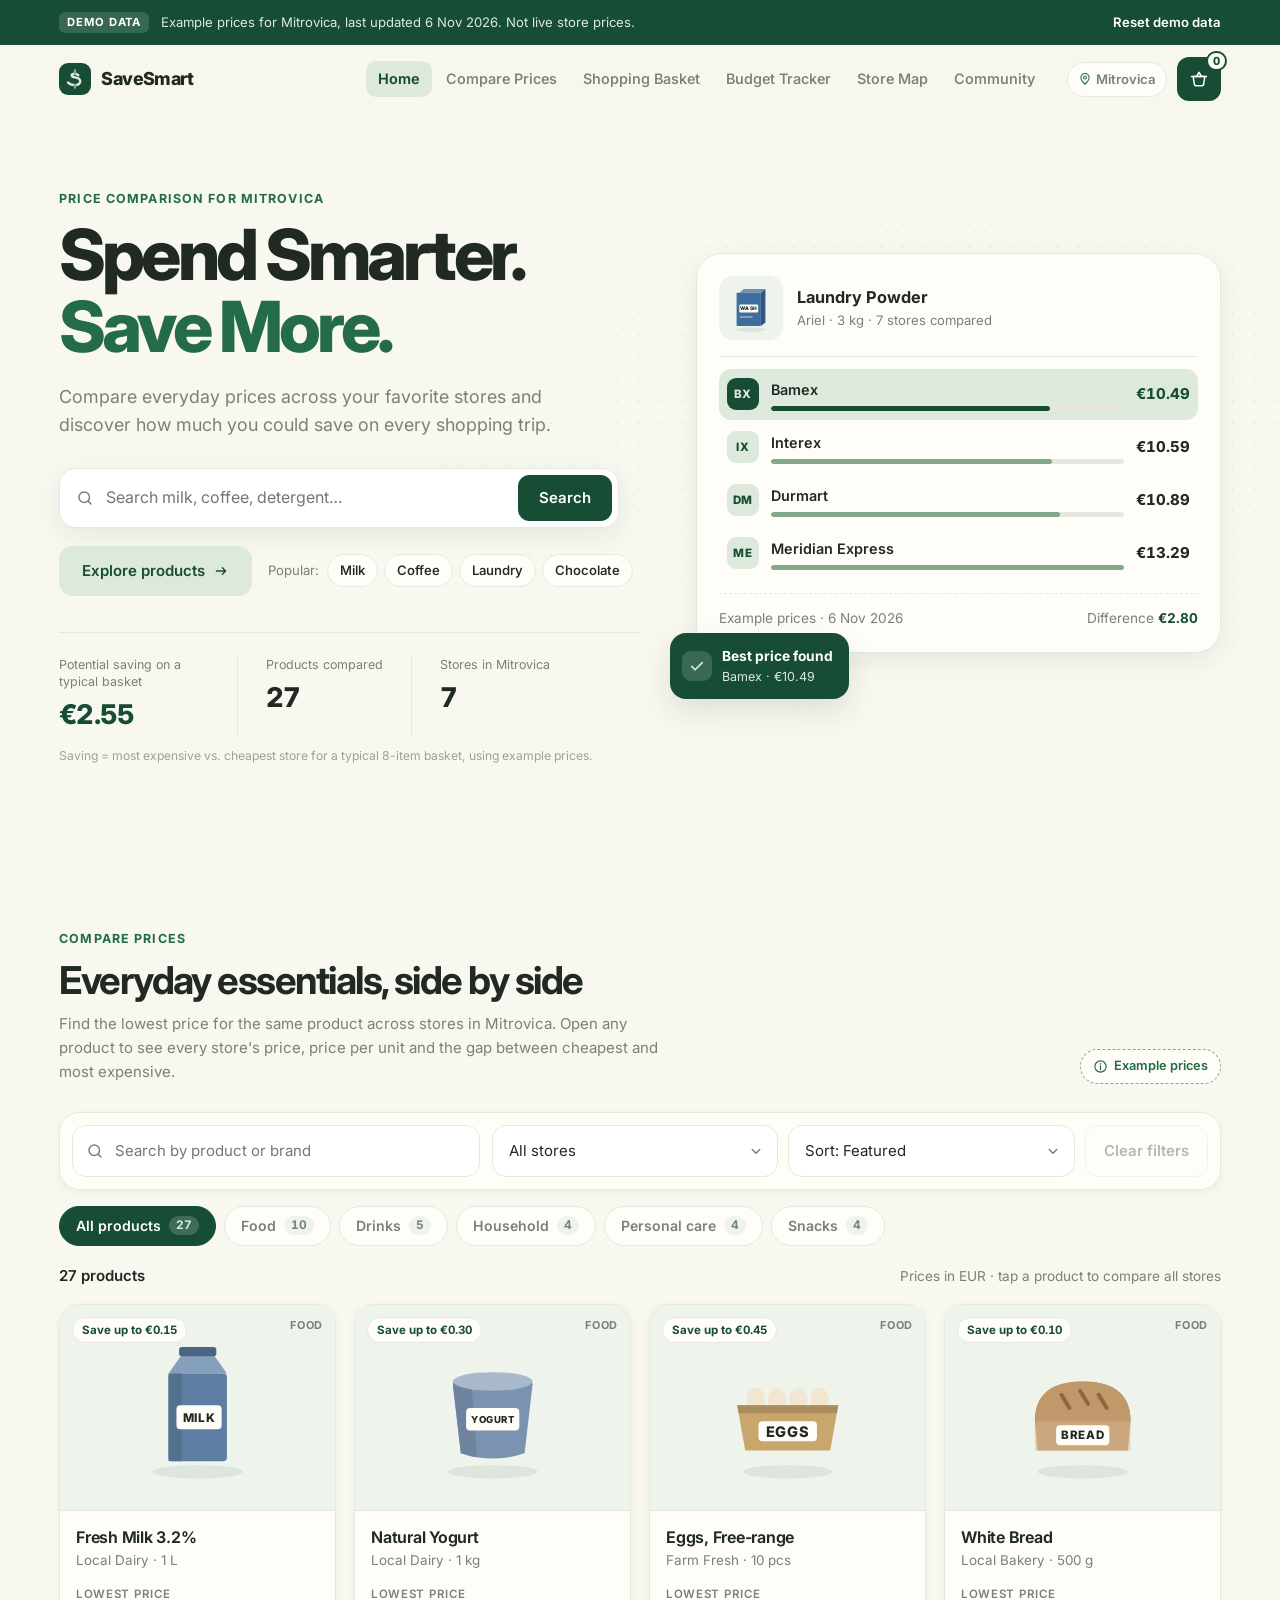
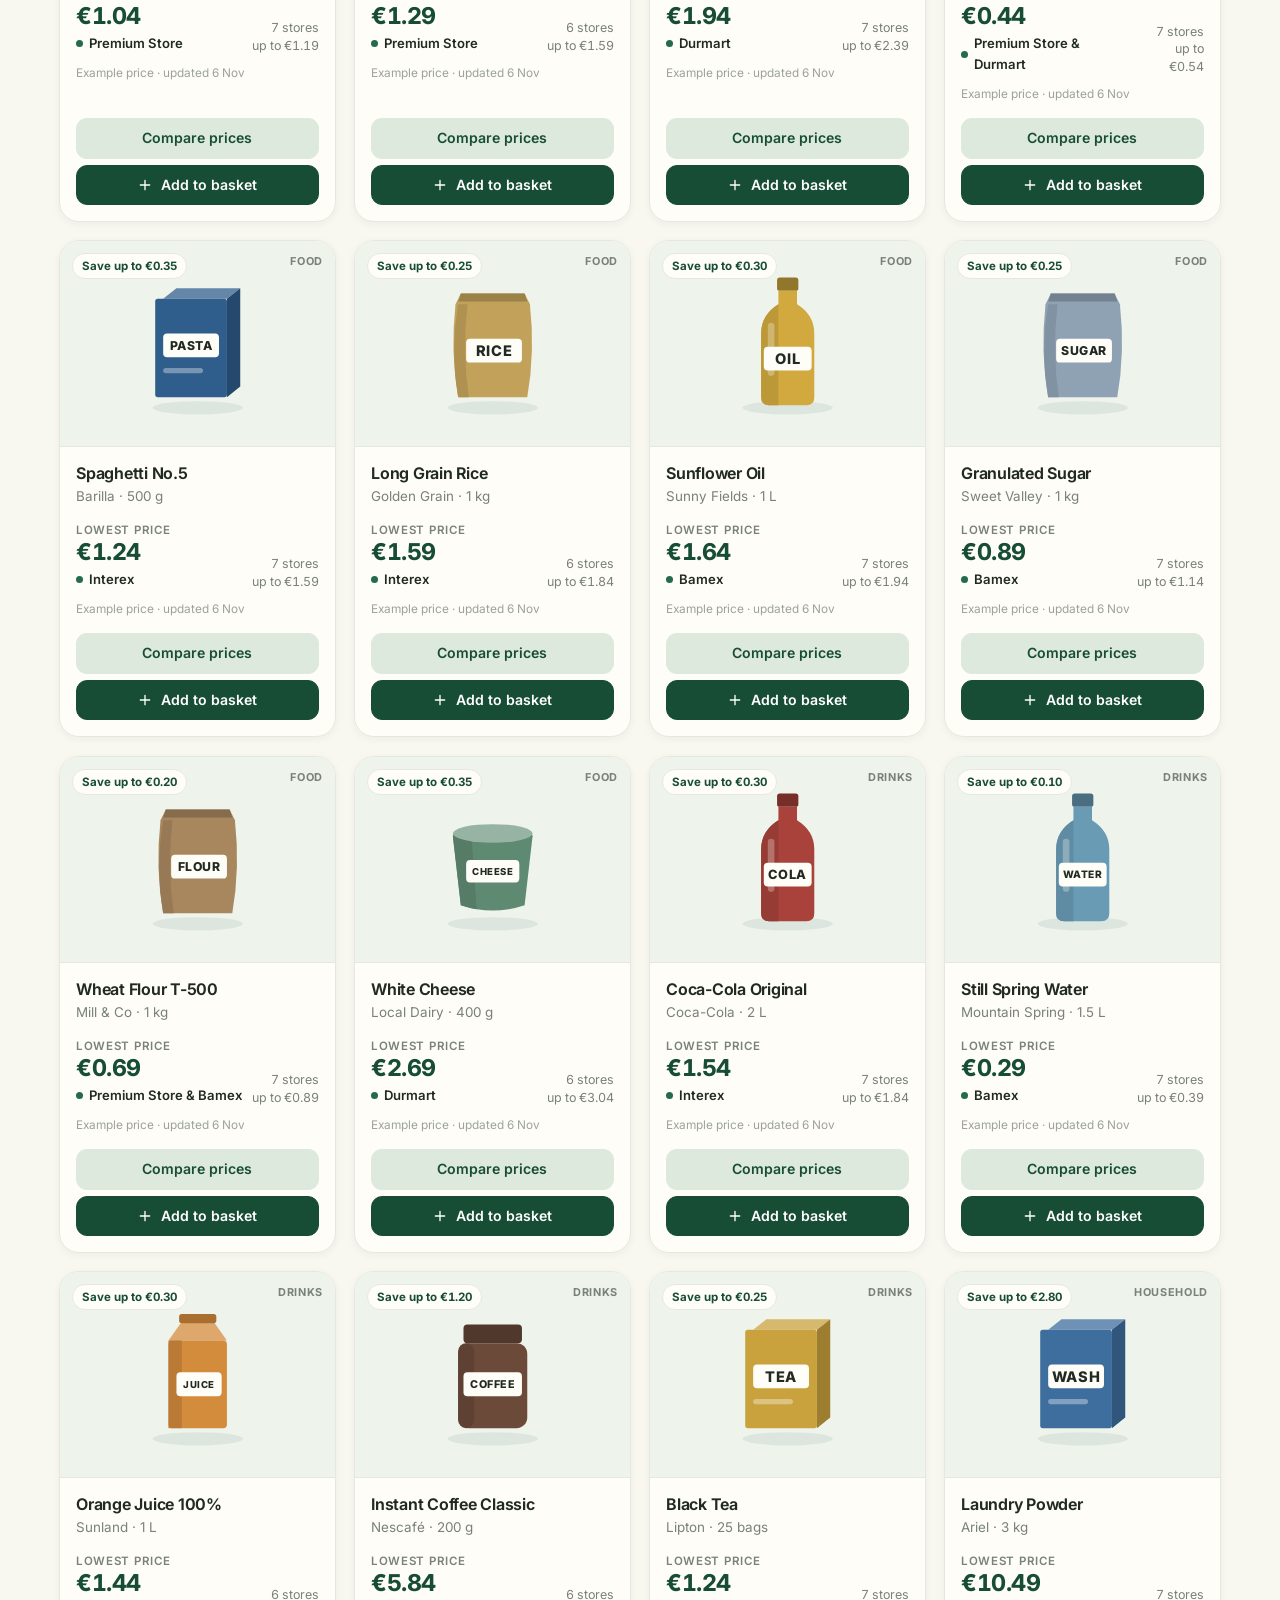
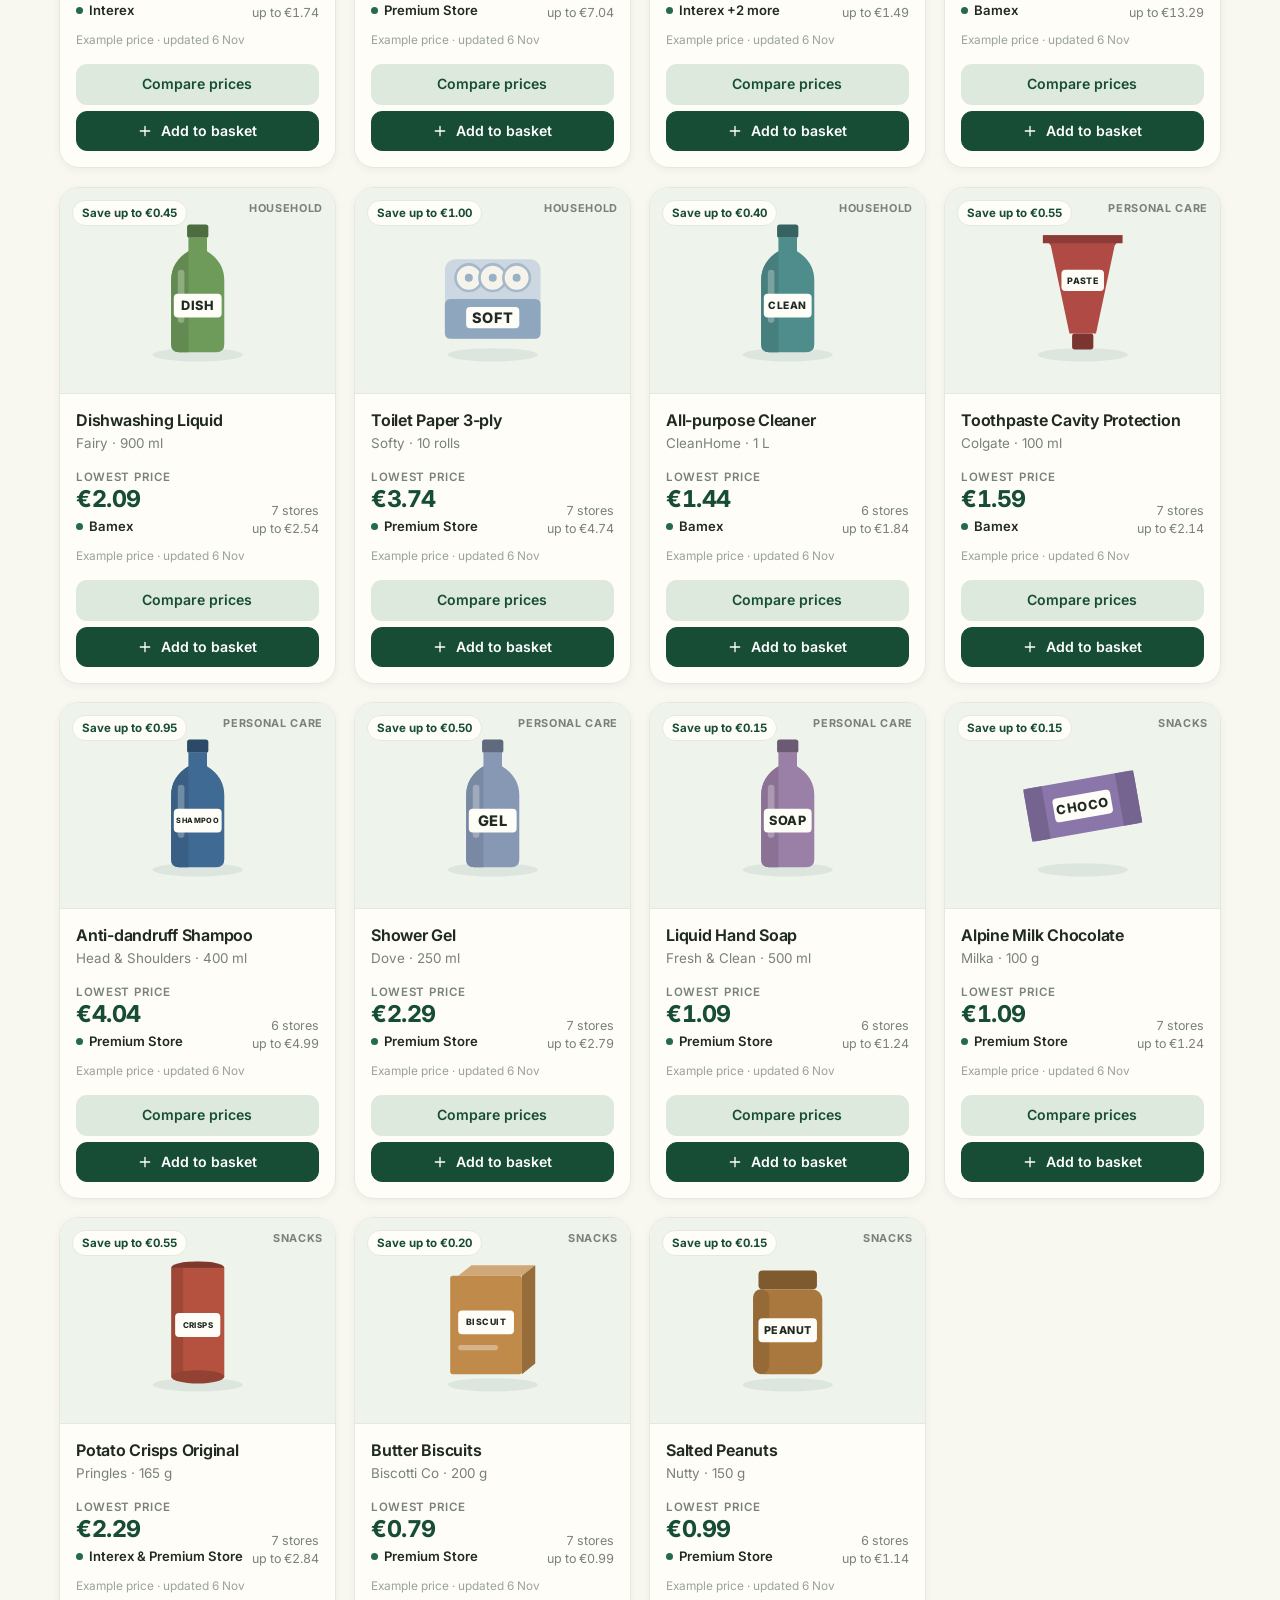
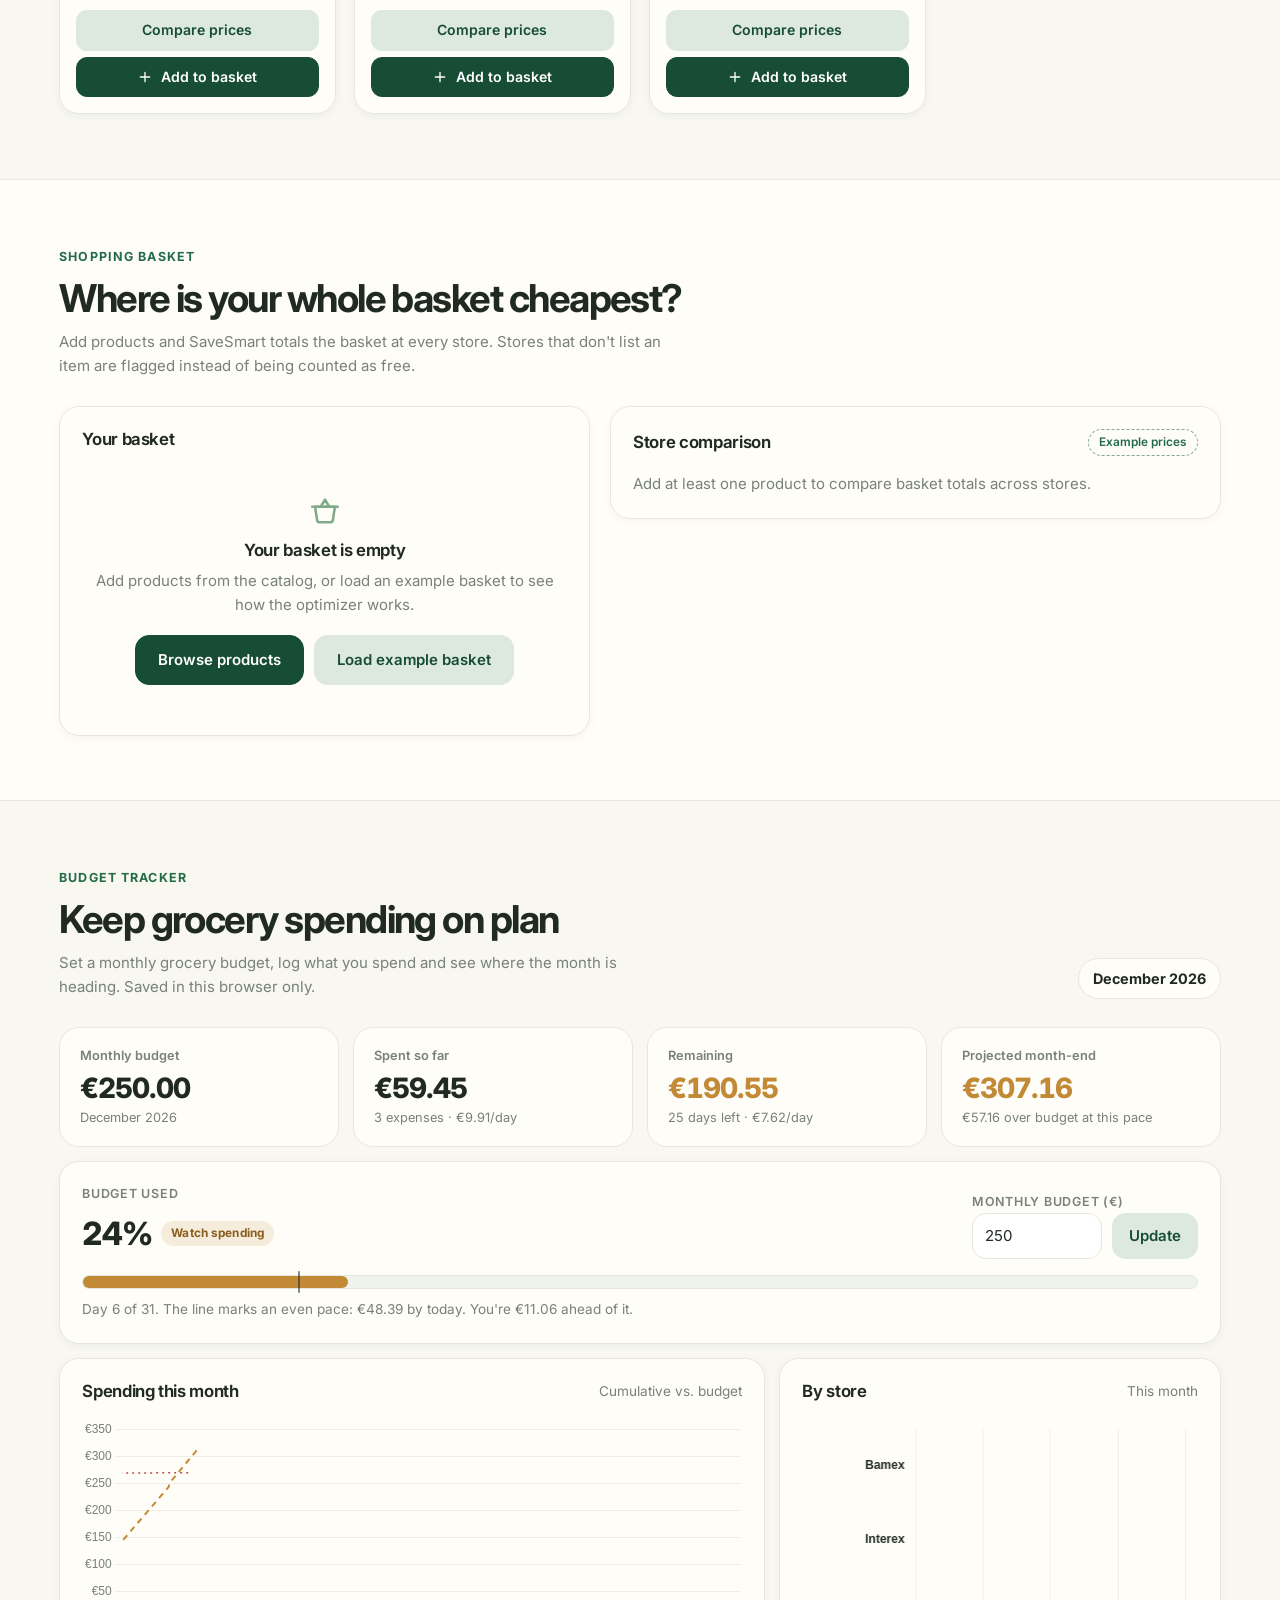
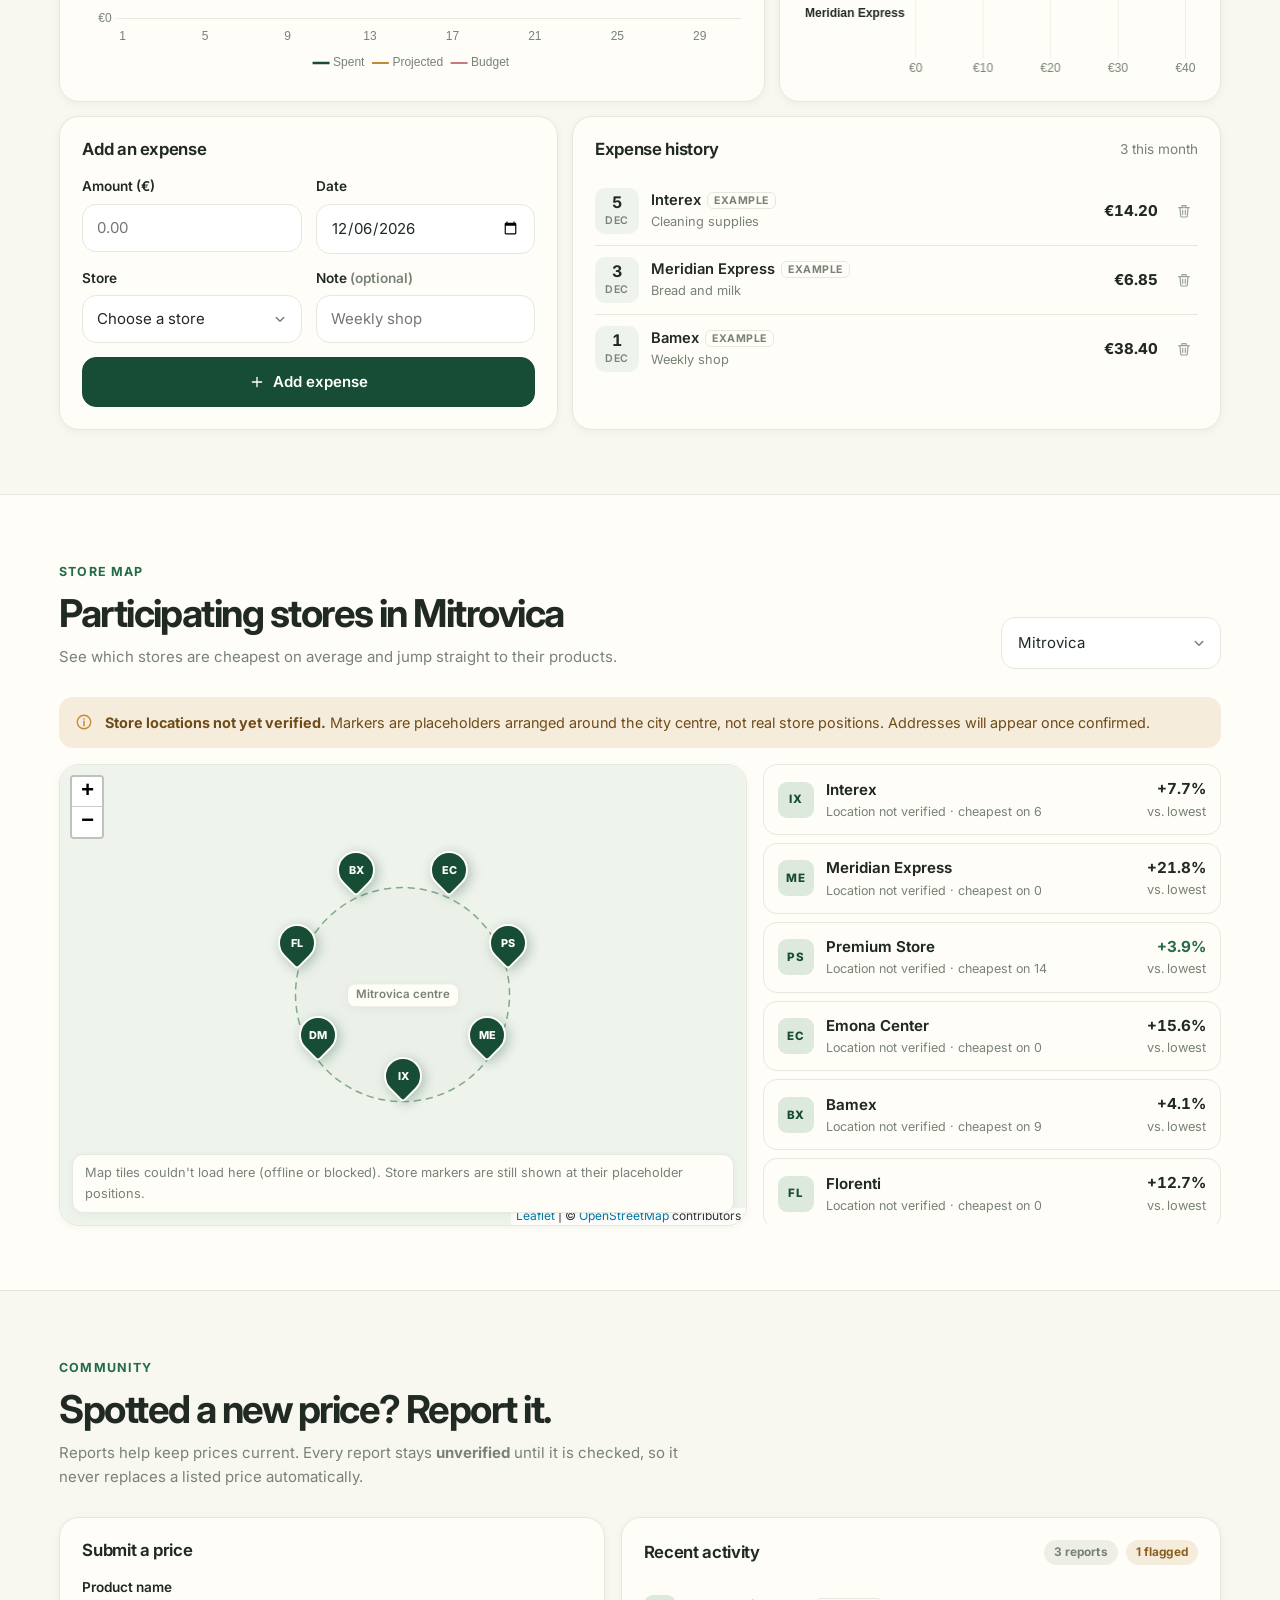
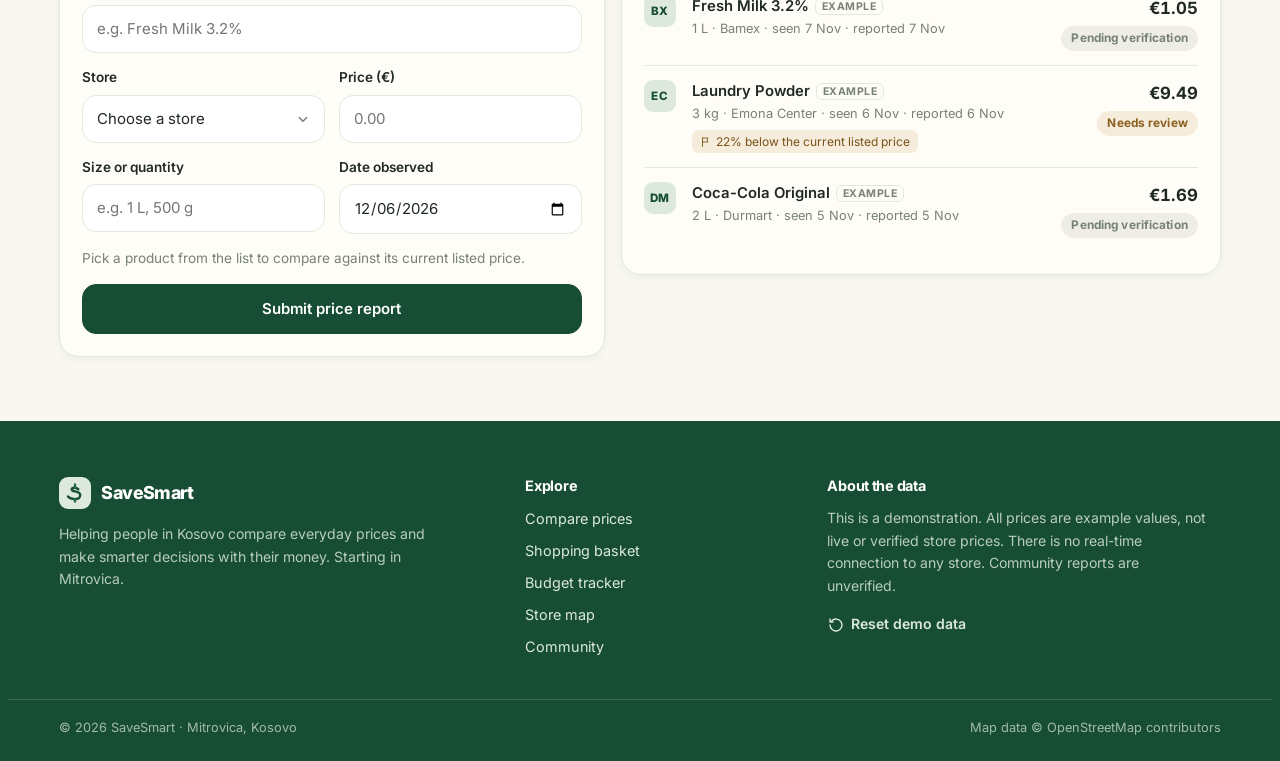
==== index.html @ 01807e79 "Move site to repo root so CSS and JS load on Vercel Redirect old /savesmart links to the root.  Co-A" ====
<!doctype html>
<html lang="en">
<head>
  <meta charset="utf-8">
  <meta name="viewport" content="width=device-width, initial-scale=1, viewport-fit=cover">
  <title>SaveSmart</title>
  <meta name="description" content="SaveSmart compares everyday grocery prices across stores in Mitrovica, Kosovo, so you can see the cheapest option and how much you save.">
  <meta name="theme-color" content="#174D35">
  <link rel="preconnect" href="https://fonts.googleapis.com">
  <link rel="preconnect" href="https://fonts.gstatic.com" crossorigin>
  <link rel="stylesheet" href="https://fonts.googleapis.com/css2?family=Inter:wght@400;500;600;700;800&display=swap">
  <link rel="stylesheet" href="vendor/leaflet/leaflet.css">
  <link rel="stylesheet" href="css/styles.css">
</head>
<body>

<!-- Icon sprite -->
<svg width="0" height="0" style="position:absolute" aria-hidden="true">
  <symbol id="i-search" viewBox="0 0 24 24"><circle cx="11" cy="11" r="7" fill="none" stroke="currentColor" stroke-width="2"/><path d="m20 20-3.5-3.5" stroke="currentColor" stroke-width="2" stroke-linecap="round"/></symbol>
  <symbol id="i-basket" viewBox="0 0 24 24"><path d="M5 9h14l-1.4 9.2a2 2 0 0 1-2 1.8H8.4a2 2 0 0 1-2-1.8L5 9Z" fill="none" stroke="currentColor" stroke-width="1.8" stroke-linejoin="round"/><path d="M9 9 12 4l3 5M3 9h18" fill="none" stroke="currentColor" stroke-width="1.8" stroke-linecap="round" stroke-linejoin="round"/></symbol>
  <symbol id="i-plus" viewBox="0 0 24 24"><path d="M12 5v14M5 12h14" stroke="currentColor" stroke-width="2" stroke-linecap="round"/></symbol>
  <symbol id="i-minus" viewBox="0 0 24 24"><path d="M5 12h14" stroke="currentColor" stroke-width="2" stroke-linecap="round"/></symbol>
  <symbol id="i-x" viewBox="0 0 24 24"><path d="m6 6 12 12M18 6 6 18" stroke="currentColor" stroke-width="2" stroke-linecap="round"/></symbol>
  <symbol id="i-trash" viewBox="0 0 24 24"><path d="M4 7h16M10 11v6M14 11v6M6 7l1 12a2 2 0 0 0 2 2h6a2 2 0 0 0 2-2l1-12M9 7V4h6v3" fill="none" stroke="currentColor" stroke-width="1.8" stroke-linecap="round" stroke-linejoin="round"/></symbol>
  <symbol id="i-check" viewBox="0 0 24 24"><path d="m5 12.5 4.5 4.5L19 7.5" fill="none" stroke="currentColor" stroke-width="2.2" stroke-linecap="round" stroke-linejoin="round"/></symbol>
  <symbol id="i-pin" viewBox="0 0 24 24"><path d="M12 21s7-6.2 7-11.5a7 7 0 1 0-14 0C5 14.8 12 21 12 21Z" fill="none" stroke="currentColor" stroke-width="1.8"/><circle cx="12" cy="9.5" r="2.5" fill="none" stroke="currentColor" stroke-width="1.8"/></symbol>
  <symbol id="i-info" viewBox="0 0 24 24"><circle cx="12" cy="12" r="9" fill="none" stroke="currentColor" stroke-width="1.8"/><path d="M12 11v6M12 7.5v.5" stroke="currentColor" stroke-width="2" stroke-linecap="round"/></symbol>
  <symbol id="i-arrow" viewBox="0 0 24 24"><path d="M5 12h14m-5-5 5 5-5 5" fill="none" stroke="currentColor" stroke-width="2" stroke-linecap="round" stroke-linejoin="round"/></symbol>
  <symbol id="i-chart" viewBox="0 0 24 24"><path d="M4 20V4M4 20h16M8 16v-5M12 16V8M16 16v-3" fill="none" stroke="currentColor" stroke-width="1.8" stroke-linecap="round"/></symbol>
  <symbol id="i-users" viewBox="0 0 24 24"><circle cx="9" cy="8" r="3.5" fill="none" stroke="currentColor" stroke-width="1.8"/><path d="M2.5 20a6.5 6.5 0 0 1 13 0M16 4.6a3.5 3.5 0 0 1 0 6.8M18 14.5a6.5 6.5 0 0 1 3.5 5.5" fill="none" stroke="currentColor" stroke-width="1.8" stroke-linecap="round"/></symbol>
  <symbol id="i-menu" viewBox="0 0 24 24"><path d="M4 7h16M4 12h16M4 17h16" stroke="currentColor" stroke-width="2" stroke-linecap="round"/></symbol>
  <symbol id="i-flag" viewBox="0 0 24 24"><path d="M5 21V4m0 0h11l-2 4 2 4H5" fill="none" stroke="currentColor" stroke-width="1.8" stroke-linecap="round" stroke-linejoin="round"/></symbol>
  <symbol id="i-reset" viewBox="0 0 24 24"><path d="M4 12a8 8 0 1 0 2.4-5.7M4 4v4h4" fill="none" stroke="currentColor" stroke-width="1.8" stroke-linecap="round" stroke-linejoin="round"/></symbol>
</svg>

<!-- Demo notice -->
<div class="demo-bar" role="note">
  <div class="container demo-bar__inner">
    <span class="demo-bar__tag">Demo data</span>
    <span class="demo-bar__text">Example prices for Mitrovica, last updated <time id="data-updated">6 Nov 2026</time>. Not live store prices.</span>
    <button class="link-btn" type="button" data-action="reset-demo">Reset demo data</button>
  </div>
</div>

<!-- Navigation -->
<header class="nav" id="nav">
  <div class="container nav__inner">
    <a href="#home" class="brand" aria-label="SaveSmart home">
      <span class="brand__mark" aria-hidden="true">
        <svg viewBox="0 0 32 32"><rect width="32" height="32" rx="9" fill="#174D35"/><path d="M9 19.5c1.4 1.7 3.8 2.6 6.6 2.6 3.4 0 5.6-1.5 5.6-3.9 0-2.2-1.6-3.1-5-3.8-2.6-.5-3.5-1-3.5-2 0-1 1-1.7 2.8-1.7 1.6 0 2.9.6 3.8 1.6" fill="none" stroke="#DCE9DC" stroke-width="2.4" stroke-linecap="round"/><path d="M16 7.5v3M16 22v2.5" stroke="#83A98B" stroke-width="2.4" stroke-linecap="round"/></svg>
      </span>
      <span class="brand__name">SaveSmart</span>
    </a>

    <nav class="nav__links" id="nav-links" aria-label="Main">
      <a href="#home" class="nav__link" data-section="home">Home</a>
      <a href="#compare" class="nav__link" data-section="compare">Compare Prices</a>
      <a href="#basket" class="nav__link" data-section="basket">Shopping Basket</a>
      <a href="#budget" class="nav__link" data-section="budget">Budget Tracker</a>
      <a href="#stores" class="nav__link" data-section="stores">Store Map</a>
      <a href="#community" class="nav__link" data-section="community">Community</a>
      <span class="nav__indicator" aria-hidden="true"></span>
    </nav>

    <div class="nav__actions">
      <span class="city-pill" title="SaveSmart currently covers Mitrovica"><svg class="ico"><use href="#i-pin"/></svg> Mitrovica</span>
      <a href="#basket" class="basket-btn" aria-label="Shopping basket">
        <svg class="ico"><use href="#i-basket"/></svg>
        <span class="basket-btn__count" id="basket-count" aria-live="polite">0</span>
      </a>
      <button class="menu-btn" id="menu-btn" type="button" aria-expanded="false" aria-controls="nav-links" aria-label="Open menu">
        <svg class="ico"><use href="#i-menu"/></svg>
      </button>
    </div>
  </div>
</header>

<main>

  <!-- ================= HERO ================= -->
  <section class="hero" id="home" data-observe>
    <div class="container hero__grid">
      <div class="hero__copy">
        <p class="eyebrow reveal" style="--d:0">Price comparison for Mitrovica</p>
        <h1 class="hero__title reveal" style="--d:1">Spend Smarter. <span>Save More.</span></h1>
        <p class="hero__lead reveal" style="--d:2">Compare everyday prices across your favorite stores and discover how much you could save on every shopping trip.</p>

        <form class="hero-search reveal" style="--d:3" id="hero-search" role="search">
          <label for="hero-search-input" class="sr-only">Search products</label>
          <svg class="ico hero-search__icon"><use href="#i-search"/></svg>
          <input id="hero-search-input" type="search" placeholder="Search milk, coffee, detergent…" autocomplete="off">
          <button class="btn-primary" type="submit">Search</button>
        </form>

        <div class="hero__ctas reveal" style="--d:4">
          <a href="#compare" class="btn-secondary">Explore products <svg class="ico"><use href="#i-arrow"/></svg></a>
          <div class="hero__quick" id="hero-quick" aria-label="Popular searches"></div>
        </div>

        <dl class="hero-stats reveal" style="--d:5">
          <div>
            <dt>Potential saving on a typical basket</dt>
            <dd><span class="counter" id="hero-saving">€0.00</span></dd>
          </div>
          <div>
            <dt>Products compared</dt>
            <dd id="hero-products">0</dd>
          </div>
          <div>
            <dt>Stores in Mitrovica</dt>
            <dd id="hero-stores">0</dd>
          </div>
        </dl>
        <p class="hero__note reveal" style="--d:6">Saving = most expensive vs. cheapest store for a typical 8-item basket, using example prices.</p>
      </div>

      <div class="hero__visual reveal" style="--d:3" aria-hidden="true">
        <div class="compare-preview" id="hero-preview"></div>
        <div class="receipt-chip">
          <svg class="ico"><use href="#i-check"/></svg>
          <div><strong id="hero-chip-title">Best price found</strong><span id="hero-chip-sub">—</span></div>
        </div>
      </div>
    </div>
  </section>

  <!-- ================= CATALOG ================= -->
  <section class="section section--catalog" id="compare" data-observe>
    <div class="container">
      <div class="section-head">
        <div>
          <p class="eyebrow">Compare prices</p>
          <h2 class="section-heading">Everyday essentials, side by side</h2>
          <p class="section-description">Find the lowest price for the same product across stores in Mitrovica. Open any product to see every store's price, price per unit and the gap between cheapest and most expensive.</p>
        </div>
        <span class="data-chip"><svg class="ico"><use href="#i-info"/></svg> Example prices</span>
      </div>

      <div class="toolbar card-flat">
        <div class="toolbar__search">
          <svg class="ico"><use href="#i-search"/></svg>
          <label for="catalog-search" class="sr-only">Search by product name or brand</label>
          <input id="catalog-search" class="input-field" type="search" placeholder="Search by product or brand" autocomplete="off">
        </div>
        <div class="toolbar__selects">
          <label class="select-wrap">
            <span class="sr-only">Filter by store</span>
            <select id="catalog-store" class="input-field"></select>
          </label>
          <label class="select-wrap">
            <span class="sr-only">Sort products</span>
            <select id="catalog-sort" class="input-field">
              <option value="featured">Sort: Featured</option>
              <option value="price-asc">Lowest price</option>
              <option value="price-desc">Highest price</option>
              <option value="name">Alphabetical (A–Z)</option>
              <option value="savings">Biggest potential savings</option>
            </select>
          </label>
          <button class="btn-ghost" type="button" id="catalog-clear">Clear filters</button>
        </div>
      </div>

      <div class="chips-scroll">
        <div class="chips" id="catalog-categories" role="tablist" aria-label="Categories"></div>
      </div>

      <div class="catalog-meta">
        <p id="catalog-count" aria-live="polite">—</p>
        <p class="muted small">Prices in EUR · tap a product to compare all stores</p>
      </div>

      <div class="product-grid" id="product-grid"></div>

      <div class="empty-state" id="catalog-empty" hidden>
        <svg class="ico"><use href="#i-search"/></svg>
        <h3>No products match these filters</h3>
        <p class="muted">Try a different search term or clear the filters.</p>
        <button class="btn-secondary" type="button" data-action="clear-filters">Clear filters</button>
      </div>
    </div>
  </section>

  <!-- ================= BASKET ================= -->
  <section class="section section--alt" id="basket" data-observe>
    <div class="container">
      <div class="section-head">
        <div>
          <p class="eyebrow">Shopping basket</p>
          <h2 class="section-heading">Where is your whole basket cheapest?</h2>
          <p class="section-description">Add products and SaveSmart totals the basket at every store. Stores that don't list an item are flagged instead of being counted as free.</p>
        </div>
      </div>

      <div class="basket-layout">
        <div class="panel basket-panel">
          <div class="panel__head">
            <h3>Your basket <span class="muted" id="basket-summary-count"></span></h3>
            <button class="link-btn" type="button" id="basket-clear" hidden>Clear basket</button>
          </div>
          <ul class="basket-list" id="basket-list"></ul>
          <div class="empty-state empty-state--compact" id="basket-empty">
            <svg class="ico"><use href="#i-basket"/></svg>
            <h3>Your basket is empty</h3>
            <p class="muted">Add products from the catalog, or load an example basket to see how the optimizer works.</p>
            <div class="row-gap">
              <a class="btn-primary" href="#compare">Browse products</a>
              <button class="btn-secondary" type="button" id="basket-sample">Load example basket</button>
            </div>
          </div>
        </div>

        <div class="panel optimizer" id="optimizer">
          <div class="panel__head">
            <h3>Store comparison</h3>
            <span class="data-chip data-chip--sm">Example prices</span>
          </div>
          <div id="optimizer-body">
            <p class="muted">Add at least one product to compare basket totals across stores.</p>
          </div>
        </div>
      </div>
    </div>
  </section>

  <!-- ================= BUDGET ================= -->
  <section class="section" id="budget" data-observe>
    <div class="container">
      <div class="section-head">
        <div>
          <p class="eyebrow">Budget tracker</p>
          <h2 class="section-heading">Keep grocery spending on plan</h2>
          <p class="section-description">Set a monthly grocery budget, log what you spend and see where the month is heading. Saved in this browser only.</p>
        </div>
        <div class="month-label" id="budget-month">—</div>
      </div>

      <div class="kpis" id="budget-kpis"></div>

      <div class="panel budget-progress">
        <div class="budget-progress__top">
          <div>
            <p class="label">Budget used</p>
            <p class="budget-progress__pct"><span id="budget-pct">0%</span> <span class="status-pill" id="budget-status">On track</span></p>
          </div>
          <form class="budget-edit" id="budget-form" novalidate>
            <label for="budget-input" class="label">Monthly budget (€)</label>
            <div class="row-gap">
              <input id="budget-input" class="input-field" type="number" min="1" step="1" inputmode="decimal">
              <button class="btn-secondary" type="submit">Update</button>
            </div>
            <p class="field-error" id="budget-error" hidden></p>
          </form>
        </div>
        <div class="progress" role="progressbar" aria-valuemin="0" aria-valuemax="100" aria-valuenow="0" id="budget-bar">
          <span class="progress__fill" id="budget-fill"></span>
          <span class="progress__pace" id="budget-pace" title="Where spending would be if spread evenly through the month"></span>
        </div>
        <p class="muted small" id="budget-pace-text"></p>
      </div>

      <div class="budget-grid">
        <div class="panel chart-panel">
          <div class="panel__head">
            <h3>Spending this month</h3>
            <span class="muted small">Cumulative vs. budget</span>
          </div>
          <div class="chart-box"><canvas id="chart-cumulative" aria-label="Cumulative spending chart"></canvas></div>
        </div>
        <div class="panel chart-panel">
          <div class="panel__head">
            <h3>By store</h3>
            <span class="muted small">This month</span>
          </div>
          <div class="chart-box chart-box--sm"><canvas id="chart-stores" aria-label="Spending by store chart"></canvas></div>
        </div>
      </div>

      <div class="budget-grid budget-grid--reverse">
        <div class="panel">
          <div class="panel__head"><h3>Add an expense</h3></div>
          <form id="expense-form" class="form-grid" novalidate>
            <div class="field">
              <label for="exp-amount">Amount (€)</label>
              <input id="exp-amount" class="input-field" type="number" step="0.01" min="0.01" inputmode="decimal" placeholder="0.00">
              <p class="field-error" hidden></p>
            </div>
            <div class="field">
              <label for="exp-date">Date</label>
              <input id="exp-date" class="input-field" type="date">
              <p class="field-error" hidden></p>
            </div>
            <div class="field">
              <label for="exp-store">Store</label>
              <select id="exp-store" class="input-field"></select>
              <p class="field-error" hidden></p>
            </div>
            <div class="field">
              <label for="exp-note">Note <span class="muted">(optional)</span></label>
              <input id="exp-note" class="input-field" type="text" maxlength="60" placeholder="Weekly shop">
            </div>
            <button class="btn-primary field--full" type="submit"><svg class="ico"><use href="#i-plus"/></svg> Add expense</button>
          </form>
        </div>
        <div class="panel">
          <div class="panel__head">
            <h3>Expense history</h3>
            <span class="muted small" id="expense-count"></span>
          </div>
          <ul class="expense-list" id="expense-list"></ul>
          <div class="empty-state empty-state--compact" id="expense-empty" hidden>
            <h3>No expenses this month</h3>
            <p class="muted">Add your first grocery expense to start tracking.</p>
          </div>
        </div>
      </div>
    </div>
  </section>

  <!-- ================= STORE MAP ================= -->
  <section class="section section--alt" id="stores" data-observe>
    <div class="container">
      <div class="section-head">
        <div>
          <p class="eyebrow">Store map</p>
          <h2 class="section-heading">Participating stores in Mitrovica</h2>
          <p class="section-description">See which stores are cheapest on average and jump straight to their products.</p>
        </div>
        <label class="select-wrap city-select">
          <span class="sr-only">City</span>
          <select id="city-select" class="input-field"></select>
        </label>
      </div>

      <div class="notice">
        <svg class="ico"><use href="#i-info"/></svg>
        <p><strong>Store locations not yet verified.</strong> Markers are placeholders arranged around the city centre, not real store positions. Addresses will appear once confirmed.</p>
      </div>

      <div class="map-layout">
        <div class="panel map-panel">
          <div id="map" class="map" role="region" aria-label="Map of participating stores"></div>
          <p class="map-fallback" id="map-fallback" hidden></p>
        </div>
        <ul class="store-list" id="store-list"></ul>
      </div>
    </div>
  </section>

  <!-- ================= COMMUNITY ================= -->
  <section class="section" id="community" data-observe>
    <div class="container">
      <div class="section-head">
        <div>
          <p class="eyebrow">Community</p>
          <h2 class="section-heading">Spotted a new price? Report it.</h2>
          <p class="section-description">Reports help keep prices current. Every report stays <strong>unverified</strong> until it is checked, so it never replaces a listed price automatically.</p>
        </div>
      </div>

      <div class="community-layout">
        <div class="panel">
          <div class="panel__head"><h3>Submit a price</h3></div>
          <form id="report-form" class="form-grid" novalidate>
            <div class="field field--full">
              <label for="rep-product">Product name</label>
              <input id="rep-product" class="input-field" type="text" list="rep-product-list" placeholder="e.g. Fresh Milk 3.2%" autocomplete="off">
              <datalist id="rep-product-list"></datalist>
              <p class="field-error" hidden></p>
            </div>
            <div class="field">
              <label for="rep-store">Store</label>
              <select id="rep-store" class="input-field"></select>
              <p class="field-error" hidden></p>
            </div>
            <div class="field">
              <label for="rep-price">Price (€)</label>
              <input id="rep-price" class="input-field" type="number" step="0.01" min="0.01" inputmode="decimal" placeholder="0.00">
              <p class="field-error" hidden></p>
            </div>
            <div class="field">
              <label for="rep-qty">Size or quantity</label>
              <input id="rep-qty" class="input-field" type="text" placeholder="e.g. 1 L, 500 g">
              <p class="field-error" hidden></p>
            </div>
            <div class="field">
              <label for="rep-date">Date observed</label>
              <input id="rep-date" class="input-field" type="date">
              <p class="field-error" hidden></p>
            </div>
            <p class="muted small field--full" id="rep-hint">Pick a product from the list to compare against its current listed price.</p>
            <button class="btn-primary field--full" type="submit">Submit price report</button>
          </form>
        </div>

        <div class="panel">
          <div class="panel__head">
            <h3>Recent activity</h3>
            <div class="feed-stats" id="feed-stats"></div>
          </div>
          <ul class="feed" id="feed"></ul>
        </div>
      </div>
    </div>
  </section>

</main>

<footer class="footer">
  <div class="container footer__grid">
    <div>
      <a href="#home" class="brand brand--footer">
        <span class="brand__mark" aria-hidden="true"><svg viewBox="0 0 32 32"><rect width="32" height="32" rx="9" fill="#DCE9DC"/><path d="M9 19.5c1.4 1.7 3.8 2.6 6.6 2.6 3.4 0 5.6-1.5 5.6-3.9 0-2.2-1.6-3.1-5-3.8-2.6-.5-3.5-1-3.5-2 0-1 1-1.7 2.8-1.7 1.6 0 2.9.6 3.8 1.6" fill="none" stroke="#174D35" stroke-width="2.4" stroke-linecap="round"/><path d="M16 7.5v3M16 22v2.5" stroke="#236B49" stroke-width="2.4" stroke-linecap="round"/></svg></span>
        <span class="brand__name">SaveSmart</span>
      </a>
      <p class="footer__text">Helping people in Kosovo compare everyday prices and make smarter decisions with their money. Starting in Mitrovica.</p>
    </div>
    <div>
      <h4>Explore</h4>
      <ul>
        <li><a href="#compare">Compare prices</a></li>
        <li><a href="#basket">Shopping basket</a></li>
        <li><a href="#budget">Budget tracker</a></li>
        <li><a href="#stores">Store map</a></li>
        <li><a href="#community">Community</a></li>
      </ul>
    </div>
    <div>
      <h4>About the data</h4>
      <p class="footer__text">This is a demonstration. All prices are example values, not live or verified store prices. There is no real-time connection to any store. Community reports are unverified.</p>
      <button class="link-btn link-btn--light" type="button" data-action="reset-demo"><svg class="ico"><use href="#i-reset"/></svg> Reset demo data</button>
    </div>
  </div>
  <div class="container footer__base">
    <span>© 2026 SaveSmart · Mitrovica, Kosovo</span>
    <span>Map data © OpenStreetMap contributors</span>
  </div>
</footer>

<!-- Compare modal -->
<div class="modal" id="compare-modal" hidden>
  <div class="modal__backdrop" data-close></div>
  <div class="modal__dialog" role="dialog" aria-modal="true" aria-labelledby="cmp-title">
    <button class="icon-btn modal__close" type="button" data-close aria-label="Close"><svg class="ico"><use href="#i-x"/></svg></button>
    <div id="compare-body"></div>
  </div>
</div>

<!-- Confirm modal -->
<div class="modal" id="confirm-modal" hidden>
  <div class="modal__backdrop" data-close></div>
  <div class="modal__dialog modal__dialog--sm" role="alertdialog" aria-modal="true" aria-labelledby="confirm-title" aria-describedby="confirm-text">
    <h3 id="confirm-title">Reset demo data?</h3>
    <p id="confirm-text" class="muted">This clears your basket, budget, expenses and price reports in this browser and restores the example data.</p>
    <div class="row-gap row-gap--end">
      <button class="btn-ghost" type="button" data-close>Cancel</button>
      <button class="btn-danger" type="button" id="confirm-ok">Reset</button>
    </div>
  </div>
</div>

<div class="toasts" id="toasts" aria-live="polite" aria-atomic="false"></div>

<!-- Libraries (vendored, no CDN required) -->
<script src="vendor/chart.umd.min.js"></script>
<script src="vendor/leaflet/leaflet.js"></script>

<!-- App -->
<script src="js/data.js"></script>
<script src="js/art.js"></script>
<script src="js/core.js"></script>
<script src="js/catalog.js"></script>
<script src="js/basket.js"></script>
<script src="js/budget.js"></script>
<script src="js/map.js"></script>
<script src="js/community.js"></script>
<script src="js/app.js"></script>
</body>
</html>
---- vendor/leaflet/leaflet.css ----
/* required styles */

.leaflet-pane,
.leaflet-tile,
.leaflet-marker-icon,
.leaflet-marker-shadow,
.leaflet-tile-container,
.leaflet-pane > svg,
.leaflet-pane > canvas,
.leaflet-zoom-box,
.leaflet-image-layer,
.leaflet-layer {
	position: absolute;
	left: 0;
	top: 0;
	}
.leaflet-container {
	overflow: hidden;
	}
.leaflet-tile,
.leaflet-marker-icon,
.leaflet-marker-shadow {
	-webkit-user-select: none;
	   -moz-user-select: none;
	        user-select: none;
	  -webkit-user-drag: none;
	}
/* Prevents IE11 from highlighting tiles in blue */
.leaflet-tile::selection {
	background: transparent;
}
/* Safari renders non-retina tile on retina better with this, but Chrome is worse */
.leaflet-safari .leaflet-tile {
	image-rendering: -webkit-optimize-contrast;
	}
/* hack that prevents hw layers "stretching" when loading new tiles */
.leaflet-safari .leaflet-tile-container {
	width: 1600px;
	height: 1600px;
	-webkit-transform-origin: 0 0;
	}
.leaflet-marker-icon,
.leaflet-marker-shadow {
	display: block;
	}
/* .leaflet-container svg: reset svg max-width decleration shipped in Joomla! (joomla.org) 3.x */
/* .leaflet-container img: map is broken in FF if you have max-width: 100% on tiles */
.leaflet-container .leaflet-overlay-pane svg {
	max-width: none !important;
	max-height: none !important;
	}
.leaflet-container .leaflet-marker-pane img,
.leaflet-container .leaflet-shadow-pane img,
.leaflet-container .leaflet-tile-pane img,
.leaflet-container img.leaflet-image-layer,
.leaflet-container .leaflet-tile {
	max-width: none !important;
	max-height: none !important;
	width: auto;
	padding: 0;
	}

.leaflet-container img.leaflet-tile {
	/* See: https://bugs.chromium.org/p/chromium/issues/detail?id=600120 */
	mix-blend-mode: plus-lighter;
}

.leaflet-container.leaflet-touch-zoom {
	-ms-touch-action: pan-x pan-y;
	touch-action: pan-x pan-y;
	}
.leaflet-container.leaflet-touch-drag {
	-ms-touch-action: pinch-zoom;
	/* Fallback for FF which doesn't support pinch-zoom */
	touch-action: none;
	touch-action: pinch-zoom;
}
.leaflet-container.leaflet-touch-drag.leaflet-touch-zoom {
	-ms-touch-action: none;
	touch-action: none;
}
.leaflet-container {
	-webkit-tap-highlight-color: transparent;
}
.leaflet-container a {
	-webkit-tap-highlight-color: rgba(51, 181, 229, 0.4);
}
.leaflet-tile {
	filter: inherit;
	visibility: hidden;
	}
.leaflet-tile-loaded {
	visibility: inherit;
	}
.leaflet-zoom-box {
	width: 0;
	height: 0;
	-moz-box-sizing: border-box;
	     box-sizing: border-box;
	z-index: 800;
	}
/* workaround for https://bugzilla.mozilla.org/show_bug.cgi?id=888319 */
.leaflet-overlay-pane svg {
	-moz-user-select: none;
	}

.leaflet-pane         { z-index: 400; }

.leaflet-tile-pane    { z-index: 200; }
.leaflet-overlay-pane { z-index: 400; }
.leaflet-shadow-pane  { z-index: 500; }
.leaflet-marker-pane  { z-index: 600; }
.leaflet-tooltip-pane   { z-index: 650; }
.leaflet-popup-pane   { z-index: 700; }

.leaflet-map-pane canvas { z-index: 100; }
.leaflet-map-pane svg    { z-index: 200; }

.leaflet-vml-shape {
	width: 1px;
	height: 1px;
	}
.lvml {
	behavior: url(#default#VML);
	display: inline-block;
	position: absolute;
	}


/* control positioning */

.leaflet-control {
	position: relative;
	z-index: 800;
	pointer-events: visiblePainted; /* IE 9-10 doesn't have auto */
	pointer-events: auto;
	}
.leaflet-top,
.leaflet-bottom {
	position: absolute;
	z-index: 1000;
	pointer-events: none;
	}
.leaflet-top {
	top: 0;
	}
.leaflet-right {
	right: 0;
	}
.leaflet-bottom {
	bottom: 0;
	}
.leaflet-left {
	left: 0;
	}
.leaflet-control {
	float: left;
	clear: both;
	}
.leaflet-right .leaflet-control {
	float: right;
	}
.leaflet-top .leaflet-control {
	margin-top: 10px;
	}
.leaflet-bottom .leaflet-control {
	margin-bottom: 10px;
	}
.leaflet-left .leaflet-control {
	margin-left: 10px;
	}
.leaflet-right .leaflet-control {
	margin-right: 10px;
	}


/* zoom and fade animations */

.leaflet-fade-anim .leaflet-popup {
	opacity: 0;
	-webkit-transition: opacity 0.2s linear;
	   -moz-transition: opacity 0.2s linear;
	        transition: opacity 0.2s linear;
	}
.leaflet-fade-anim .leaflet-map-pane .leaflet-popup {
	opacity: 1;
	}
.leaflet-zoom-animated {
	-webkit-transform-origin: 0 0;
	    -ms-transform-origin: 0 0;
	        transform-origin: 0 0;
	}
svg.leaflet-zoom-animated {
	will-change: transform;
}

.leaflet-zoom-anim .leaflet-zoom-animated {
	-webkit-transition: -webkit-transform 0.25s cubic-bezier(0,0,0.25,1);
	   -moz-transition:    -moz-transform 0.25s cubic-bezier(0,0,0.25,1);
	        transition:         transform 0.25s cubic-bezier(0,0,0.25,1);
	}
.leaflet-zoom-anim .leaflet-tile,
.leaflet-pan-anim .leaflet-tile {
	-webkit-transition: none;
	   -moz-transition: none;
	        transition: none;
	}

.leaflet-zoom-anim .leaflet-zoom-hide {
	visibility: hidden;
	}


/* cursors */

.leaflet-interactive {
	cursor: pointer;
	}
.leaflet-grab {
	cursor: -webkit-grab;
	cursor:    -moz-grab;
	cursor:         grab;
	}
.leaflet-crosshair,
.leaflet-crosshair .leaflet-interactive {
	cursor: crosshair;
	}
.leaflet-popup-pane,
.leaflet-control {
	cursor: auto;
	}
.leaflet-dragging .leaflet-grab,
.leaflet-dragging .leaflet-grab .leaflet-interactive,
.leaflet-dragging .leaflet-marker-draggable {
	cursor: move;
	cursor: -webkit-grabbing;
	cursor:    -moz-grabbing;
	cursor:         grabbing;
	}

/* marker & overlays interactivity */
.leaflet-marker-icon,
.leaflet-marker-shadow,
.leaflet-image-layer,
.leaflet-pane > svg path,
.leaflet-tile-container {
	pointer-events: none;
	}

.leaflet-marker-icon.leaflet-interactive,
.leaflet-image-layer.leaflet-interactive,
.leaflet-pane > svg path.leaflet-interactive,
svg.leaflet-image-layer.leaflet-interactive path {
	pointer-events: visiblePainted; /* IE 9-10 doesn't have auto */
	pointer-events: auto;
	}

/* visual tweaks */

.leaflet-container {
	background: #ddd;
	outline-offset: 1px;
	}
.leaflet-container a {
	color: #0078A8;
	}
.leaflet-zoom-box {
	border: 2px dotted #38f;
	background: rgba(255,255,255,0.5);
	}


/* general typography */
.leaflet-container {
	font-family: "Helvetica Neue", Arial, Helvetica, sans-serif;
	font-size: 12px;
	font-size: 0.75rem;
	line-height: 1.5;
	}


/* general toolbar styles */

.leaflet-bar {
	box-shadow: 0 1px 5px rgba(0,0,0,0.65);
	border-radius: 4px;
	}
.leaflet-bar a {
	background-color: #fff;
	border-bottom: 1px solid #ccc;
	width: 26px;
	height: 26px;
	line-height: 26px;
	display: block;
	text-align: center;
	text-decoration: none;
	color: black;
	}
.leaflet-bar a,
.leaflet-control-layers-toggle {
	background-position: 50% 50%;
	background-repeat: no-repeat;
	display: block;
	}
.leaflet-bar a:hover,
.leaflet-bar a:focus {
	background-color: #f4f4f4;
	}
.leaflet-bar a:first-child {
	border-top-left-radius: 4px;
	border-top-right-radius: 4px;
	}
.leaflet-bar a:last-child {
	border-bottom-left-radius: 4px;
	border-bottom-right-radius: 4px;
	border-bottom: none;
	}
.leaflet-bar a.leaflet-disabled {
	cursor: default;
	background-color: #f4f4f4;
	color: #bbb;
	}

.leaflet-touch .leaflet-bar a {
	width: 30px;
	height: 30px;
	line-height: 30px;
	}
.leaflet-touch .leaflet-bar a:first-child {
	border-top-left-radius: 2px;
	border-top-right-radius: 2px;
	}
.leaflet-touch .leaflet-bar a:last-child {
	border-bottom-left-radius: 2px;
	border-bottom-right-radius: 2px;
	}

/* zoom control */

.leaflet-control-zoom-in,
.leaflet-control-zoom-out {
	font: bold 18px 'Lucida Console', Monaco, monospace;
	text-indent: 1px;
	}

.leaflet-touch .leaflet-control-zoom-in, .leaflet-touch .leaflet-control-zoom-out  {
	font-size: 22px;
	}


/* layers control */

.leaflet-control-layers {
	box-shadow: 0 1px 5px rgba(0,0,0,0.4);
	background: #fff;
	border-radius: 5px;
	}
.leaflet-control-layers-toggle {
	background-image: url(images/layers.png);
	width: 36px;
	height: 36px;
	}
.leaflet-retina .leaflet-control-layers-toggle {
	background-image: url(images/layers-2x.png);
	background-size: 26px 26px;
	}
.leaflet-touch .leaflet-control-layers-toggle {
	width: 44px;
	height: 44px;
	}
.leaflet-control-layers .leaflet-control-layers-list,
.leaflet-control-layers-expanded .leaflet-control-layers-toggle {
	display: none;
	}
.leaflet-control-layers-expanded .leaflet-control-layers-list {
	display: block;
	position: relative;
	}
.leaflet-control-layers-expanded {
	padding: 6px 10px 6px 6px;
	color: #333;
	background: #fff;
	}
.leaflet-control-layers-scrollbar {
	overflow-y: scroll;
	overflow-x: hidden;
	padding-right: 5px;
	}
.leaflet-control-layers-selector {
	margin-top: 2px;
	position: relative;
	top: 1px;
	}
.leaflet-control-layers label {
	display: block;
	font-size: 13px;
	font-size: 1.08333em;
	}
.leaflet-control-layers-separator {
	height: 0;
	border-top: 1px solid #ddd;
	margin: 5px -10px 5px -6px;
	}

/* Default icon URLs */
.leaflet-default-icon-path { /* used only in path-guessing heuristic, see L.Icon.Default */
	background-image: url(images/marker-icon.png);
	}


/* attribution and scale controls */

.leaflet-container .leaflet-control-attribution {
	background: #fff;
	background: rgba(255, 255, 255, 0.8);
	margin: 0;
	}
.leaflet-control-attribution,
.leaflet-control-scale-line {
	padding: 0 5px;
	color: #333;
	line-height: 1.4;
	}
.leaflet-control-attribution a {
	text-decoration: none;
	}
.leaflet-control-attribution a:hover,
.leaflet-control-attribution a:focus {
	text-decoration: underline;
	}
.leaflet-attribution-flag {
	display: inline !important;
	vertical-align: baseline !important;
	width: 1em;
	height: 0.6669em;
	}
.leaflet-left .leaflet-control-scale {
	margin-left: 5px;
	}
.leaflet-bottom .leaflet-control-scale {
	margin-bottom: 5px;
	}
.leaflet-control-scale-line {
	border: 2px solid #777;
	border-top: none;
	line-height: 1.1;
	padding: 2px 5px 1px;
	white-space: nowrap;
	-moz-box-sizing: border-box;
	     box-sizing: border-box;
	background: rgba(255, 255, 255, 0.8);
	text-shadow: 1px 1px #fff;
	}
.leaflet-control-scale-line:not(:first-child) {
	border-top: 2px solid #777;
	border-bottom: none;
	margin-top: -2px;
	}
.leaflet-control-scale-line:not(:first-child):not(:last-child) {
	border-bottom: 2px solid #777;
	}

.leaflet-touch .leaflet-control-attribution,
.leaflet-touch .leaflet-control-layers,
.leaflet-touch .leaflet-bar {
	box-shadow: none;
	}
.leaflet-touch .leaflet-control-layers,
.leaflet-touch .leaflet-bar {
	border: 2px solid rgba(0,0,0,0.2);
	background-clip: padding-box;
	}


/* popup */

.leaflet-popup {
	position: absolute;
	text-align: center;
	margin-bottom: 20px;
	}
.leaflet-popup-content-wrapper {
	padding: 1px;
	text-align: left;
	border-radius: 12px;
	}
.leaflet-popup-content {
	margin: 13px 24px 13px 20px;
	line-height: 1.3;
	font-size: 13px;
	font-size: 1.08333em;
	min-height: 1px;
	}
.leaflet-popup-content p {
	margin: 17px 0;
	margin: 1.3em 0;
	}
.leaflet-popup-tip-container {
	width: 40px;
	height: 20px;
	position: absolute;
	left: 50%;
	margin-top: -1px;
	margin-left: -20px;
	overflow: hidden;
	pointer-events: none;
	}
.leaflet-popup-tip {
	width: 17px;
	height: 17px;
	padding: 1px;

	margin: -10px auto 0;
	pointer-events: auto;

	-webkit-transform: rotate(45deg);
	   -moz-transform: rotate(45deg);
	    -ms-transform: rotate(45deg);
	        transform: rotate(45deg);
	}
.leaflet-popup-content-wrapper,
.leaflet-popup-tip {
	background: white;
	color: #333;
	box-shadow: 0 3px 14px rgba(0,0,0,0.4);
	}
.leaflet-container a.leaflet-popup-close-button {
	position: absolute;
	top: 0;
	right: 0;
	border: none;
	text-align: center;
	width: 24px;
	height: 24px;
	font: 16px/24px Tahoma, Verdana, sans-serif;
	color: #757575;
	text-decoration: none;
	background: transparent;
	}
.leaflet-container a.leaflet-popup-close-button:hover,
.leaflet-container a.leaflet-popup-close-button:focus {
	color: #585858;
	}
.leaflet-popup-scrolled {
	overflow: auto;
	}

.leaflet-oldie .leaflet-popup-content-wrapper {
	-ms-zoom: 1;
	}
.leaflet-oldie .leaflet-popup-tip {
	width: 24px;
	margin: 0 auto;

	-ms-filter: "progid:DXImageTransform.Microsoft.Matrix(M11=0.70710678, M12=0.70710678, M21=-0.70710678, M22=0.70710678)";
	filter: progid:DXImageTransform.Microsoft.Matrix(M11=0.70710678, M12=0.70710678, M21=-0.70710678, M22=0.70710678);
	}

.leaflet-oldie .leaflet-control-zoom,
.leaflet-oldie .leaflet-control-layers,
.leaflet-oldie .leaflet-popup-content-wrapper,
.leaflet-oldie .leaflet-popup-tip {
	border: 1px solid #999;
	}


/* div icon */

.leaflet-div-icon {
	background: #fff;
	border: 1px solid #666;
	}


/* Tooltip */
/* Base styles for the element that has a tooltip */
.leaflet-tooltip {
	position: absolute;
	padding: 6px;
	background-color: #fff;
	border: 1px solid #fff;
	border-radius: 3px;
	color: #222;
	white-space: nowrap;
	-webkit-user-select: none;
	-moz-user-select: none;
	-ms-user-select: none;
	user-select: none;
	pointer-events: none;
	box-shadow: 0 1px 3px rgba(0,0,0,0.4);
	}
.leaflet-tooltip.leaflet-interactive {
	cursor: pointer;
	pointer-events: auto;
	}
.leaflet-tooltip-top:before,
.leaflet-tooltip-bottom:before,
.leaflet-tooltip-left:before,
.leaflet-tooltip-right:before {
	position: absolute;
	pointer-events: none;
	border: 6px solid transparent;
	background: transparent;
	content: "";
	}

/* Directions */

.leaflet-tooltip-bottom {
	margin-top: 6px;
}
.leaflet-tooltip-top {
	margin-top: -6px;
}
.leaflet-tooltip-bottom:before,
.leaflet-tooltip-top:before {
	left: 50%;
	margin-left: -6px;
	}
.leaflet-tooltip-top:before {
	bottom: 0;
	margin-bottom: -12px;
	border-top-color: #fff;
	}
.leaflet-tooltip-bottom:before {
	top: 0;
	margin-top: -12px;
	margin-left: -6px;
	border-bottom-color: #fff;
	}
.leaflet-tooltip-left {
	margin-left: -6px;
}
.leaflet-tooltip-right {
	margin-left: 6px;
}
.leaflet-tooltip-left:before,
.leaflet-tooltip-right:before {
	top: 50%;
	margin-top: -6px;
	}
.leaflet-tooltip-left:before {
	right: 0;
	margin-right: -12px;
	border-left-color: #fff;
	}
.leaflet-tooltip-right:before {
	left: 0;
	margin-left: -12px;
	border-right-color: #fff;
	}

/* Printing */

@media print {
	/* Prevent printers from removing background-images of controls. */
	.leaflet-control {
		-webkit-print-color-adjust: exact;
		print-color-adjust: exact;
		}
	}
---- css/styles.css ----
/* ==========================================================================
   SaveSmart — styles
   1. Design system (as specified)        5. Catalog
   2. Extensions: tokens, base, utilities 6. Basket & optimizer
   3. Navigation & demo bar               7. Budget tracker
   4. Hero                                8. Map, community, footer, modal, toast
   Layout concept: one calm column of sections on warm off-white; the catalog
   is the widest, densest band; supporting tools sit in quieter panels.
   ========================================================================== */

/* ---------- 1. Design system (from brief) ---------- */
:root {
  /* Brand colors */
  --green-primary: #174D35;
  --green-secondary: #236B49;
  --green-soft: #83A98B;
  --green-light: #DCE9DC;

  /* Backgrounds */
  --background: #F8F7F0;
  --surface: #FFFDF7;
  --surface-white: #FFFFFF;

  /* Text */
  --text-primary: #202A23;
  --text-secondary: #788278;

  /* Borders and states */
  --border: #E6E8DF;
  --success: #236B49;
  --danger: #B84C4C;
  --warning: #C28A36;

  /* Shadows */
  --shadow-sm: 0 2px 8px rgba(23, 77, 53, 0.05);
  --shadow-md: 0 8px 24px rgba(23, 77, 53, 0.08);
  --shadow-hover: 0 12px 30px rgba(23, 77, 53, 0.12);

  /* Border radius */
  --radius-sm: 8px;
  --radius-md: 14px;
  --radius-lg: 20px;
  --radius-xl: 26px;

  /* Spacing */
  --section-spacing: 80px;
  --container-width: 1200px;

  /* Transitions */
  --transition: all 0.25s ease;

  /* ---- Extensions ---- */
  --sage-tint: #EEF3EC;          /* product image tiles, subtle fills */
  --text-tertiary: #9AA39A;
  --danger-light: #F5E4E2;
  --warning-light: #F6ECDC;
  --nav-height: 68px;
  --font: Inter, "Segoe UI", system-ui, -apple-system, sans-serif;
  --ease-out: cubic-bezier(0.2, 0.7, 0.2, 1);
  color-scheme: light;
}

* {
  box-sizing: border-box;
}

[hidden] {
  display: none !important;
}

html {
  scroll-behavior: smooth;
  scroll-padding-top: calc(var(--nav-height) + 16px);
}

body {
  margin: 0;
  font-family: var(--font);
  background: var(--background);
  color: var(--text-primary);
  line-height: 1.6;
  font-size: 15px;
  -webkit-font-smoothing: antialiased;
  overflow-x: hidden;
}

button,
input,
select {
  font: inherit;
}

button {
  cursor: pointer;
  transition: var(--transition);
}

.container {
  width: 100%;
  max-width: calc(var(--container-width) + 64px);
  margin: 0 auto;
  padding-left: max(16px, env(safe-area-inset-left, 0px), 4vw);
  padding-right: max(16px, env(safe-area-inset-right, 0px), 4vw);
}
@media (min-width: 1300px) {
  .container {
    padding-left: max(32px, env(safe-area-inset-left, 0px));
    padding-right: max(32px, env(safe-area-inset-right, 0px));
  }
}

.section {
  padding: 64px 0;
}

.section-heading {
  font-size: clamp(1.8rem, 3vw, 2.5rem);
  font-weight: 700;
  letter-spacing: -0.04em;
  color: var(--text-primary);
  margin-bottom: 10px;
  margin-top: 0;
  line-height: 1.12;
  text-wrap: balance;
}

.section-description {
  color: var(--text-secondary);
  max-width: 620px;
  margin: 0;
}

.card {
  background: var(--surface);
  border: 1px solid var(--border);
  border-radius: var(--radius-lg);
  box-shadow: var(--shadow-sm);
  transition: var(--transition);
}

.card:hover {
  box-shadow: var(--shadow-hover);
  transform: translateY(-3px);
}

.btn-primary {
  background: var(--green-primary);
  color: white;
  border: 1px solid var(--green-primary);
  border-radius: var(--radius-md);
  padding: 12px 22px;
  font-weight: 600;
}

.btn-primary:hover {
  background: var(--green-secondary);
  border-color: var(--green-secondary);
  transform: translateY(-2px);
}

.btn-secondary {
  background: var(--green-light);
  color: var(--green-primary);
  border: 1px solid transparent;
  border-radius: var(--radius-md);
  padding: 12px 22px;
  font-weight: 600;
}

.btn-secondary:hover {
  background: #cbdccb;
}

.input-field {
  width: 100%;
  padding: 13px 16px;
  border: 1px solid var(--border);
  border-radius: var(--radius-md);
  background: var(--surface-white);
  color: var(--text-primary);
  outline: none;
  transition: var(--transition);
}

.input-field:focus {
  border-color: var(--green-secondary);
  box-shadow: 0 0 0 3px rgba(35, 107, 73, 0.10);
}

.badge-cheapest {
  display: inline-flex;
  align-items: center;
  gap: 5px;
  padding: 5px 10px;
  border-radius: 999px;
  background: var(--green-light);
  color: var(--green-primary);
  font-size: 0.75rem;
  font-weight: 700;
}

.price {
  color: var(--green-primary);
  font-weight: 750;
  font-size: 1.25rem;
}

.muted {
  color: var(--text-secondary);
}

@media (max-width: 768px) {
  :root {
    --section-spacing: 48px;
  }

  .section {
    padding: 44px 0;
  }
}

/* ---------- 2. Base extensions & utilities ---------- */
h1, h2, h3, h4 { margin: 0; letter-spacing: -0.02em; line-height: 1.25; text-wrap: balance; }
h3 { font-size: 1.05rem; font-weight: 650; }
p { margin: 0; }
a { color: var(--green-secondary); text-decoration: none; }
img, svg { max-width: 100%; }
.ico { width: 18px; height: 18px; flex: none; display: inline-block; vertical-align: middle; }
.sr-only { position: absolute; width: 1px; height: 1px; padding: 0; margin: -1px; overflow: hidden; clip: rect(0 0 0 0); white-space: nowrap; border: 0; }
.small { font-size: 0.85rem; }
.label { font-size: 0.78rem; font-weight: 600; color: var(--text-secondary); text-transform: uppercase; letter-spacing: 0.06em; margin-bottom: 4px; }
.num, .price, .kpi__value, .counter { font-variant-numeric: tabular-nums; }
.row-gap { display: flex; gap: 10px; flex-wrap: wrap; align-items: center; }
.row-gap--end { justify-content: flex-end; }
.section--alt { background: var(--surface); border-block: 1px solid var(--border); }

:focus-visible { outline: 2px solid var(--green-secondary); outline-offset: 2px; }
.input-field:focus-visible { outline: none; }

.eyebrow {
  display: inline-block;
  font-size: 0.78rem;
  font-weight: 700;
  letter-spacing: 0.09em;
  text-transform: uppercase;
  color: var(--green-secondary);
  margin-bottom: 10px;
}

.btn-primary, .btn-secondary, .btn-ghost, .btn-danger {
  display: inline-flex;
  align-items: center;
  justify-content: center;
  gap: 8px;
  min-height: 44px;
  text-decoration: none;
  white-space: nowrap;
}
.btn-primary .ico, .btn-secondary .ico { width: 16px; height: 16px; }
.btn-primary:active, .btn-secondary:active { transform: translateY(0) scale(0.98); }
.btn-primary:disabled { opacity: 0.5; cursor: not-allowed; transform: none; }
.btn-ghost {
  background: transparent;
  color: var(--text-secondary);
  border: 1px solid var(--border);
  border-radius: var(--radius-md);
  padding: 10px 18px;
  font-weight: 600;
}
.btn-ghost:hover { color: var(--green-primary); border-color: var(--green-soft); background: var(--surface-white); }
.btn-danger {
  background: var(--danger);
  color: #fff;
  border: 1px solid var(--danger);
  border-radius: var(--radius-md);
  padding: 10px 20px;
  font-weight: 600;
}
.btn-danger:hover { background: #a24141; }
.btn-sm { min-height: 38px; padding: 8px 14px; font-size: 0.88rem; border-radius: 11px; }

.link-btn {
  background: none;
  border: 0;
  padding: 4px 0;
  color: var(--green-secondary);
  font-weight: 600;
  font-size: 0.88rem;
  display: inline-flex;
  align-items: center;
  gap: 6px;
}
.link-btn:hover { color: var(--green-primary); text-decoration: underline; text-underline-offset: 3px; }
.link-btn--light { color: var(--green-light); }
.link-btn--light:hover { color: #fff; }

.icon-btn {
  width: 36px; height: 36px;
  display: inline-grid; place-items: center;
  border-radius: 10px;
  border: 1px solid var(--border);
  background: var(--surface-white);
  color: var(--text-secondary);
}
.icon-btn:hover { color: var(--green-primary); border-color: var(--green-soft); }
.icon-btn .ico { width: 16px; height: 16px; }

.data-chip {
  display: inline-flex; align-items: center; gap: 6px;
  padding: 6px 12px;
  border-radius: 999px;
  border: 1px dashed var(--green-soft);
  color: var(--green-secondary);
  background: var(--surface);
  font-size: 0.8rem; font-weight: 600;
  white-space: nowrap;
}
.data-chip .ico { width: 15px; height: 15px; }
.data-chip--sm { padding: 3px 10px; font-size: 0.74rem; }

.panel {
  background: var(--surface);
  border: 1px solid var(--border);
  border-radius: var(--radius-lg);
  box-shadow: var(--shadow-sm);
  padding: 22px;
  min-width: 0;
}
.panel__head {
  display: flex; align-items: center; justify-content: space-between; gap: 12px; flex-wrap: wrap;
  margin-bottom: 16px;
}
.card-flat { background: var(--surface); border: 1px solid var(--border); border-radius: var(--radius-lg); }

.section-head {
  display: flex; align-items: flex-end; justify-content: space-between; gap: 20px; flex-wrap: wrap;
  margin-bottom: 28px;
}

.empty-state {
  text-align: center;
  padding: 48px 20px;
  display: grid; justify-items: center; gap: 8px;
}
.empty-state > .ico { width: 34px; height: 34px; color: var(--green-soft); margin-bottom: 4px; }
.empty-state .row-gap { justify-content: center; margin-top: 10px; }
.empty-state--compact { padding: 28px 12px; }

.status-pill {
  display: inline-flex; align-items: center; gap: 5px;
  padding: 3px 10px; border-radius: 999px;
  font-size: 0.74rem; font-weight: 700; letter-spacing: 0.01em;
  background: var(--green-light); color: var(--green-primary);
  vertical-align: middle;
}
.status-pill--warning { background: var(--warning-light); color: #8a5f1f; }
.status-pill--danger { background: var(--danger-light); color: #973a3a; }
.status-pill--neutral { background: #EEEEE6; color: var(--text-secondary); }

.store-badge {
  display: inline-grid; place-items: center;
  width: 32px; height: 32px; flex: none;
  border-radius: 9px;
  background: var(--green-light);
  color: var(--green-primary);
  font-size: 0.72rem; font-weight: 800; letter-spacing: 0.02em;
}
.store-badge--best { background: var(--green-primary); color: var(--green-light); }

/* Reveal-on-load: elements are visible at rest; motion only enhances. */
.reveal { animation: rise 0.7s var(--ease-out) both; animation-delay: calc(var(--d, 0) * 70ms); }
@keyframes rise { from { opacity: 0; transform: translateY(14px); } to { opacity: 1; transform: none; } }

/* ---------- 3. Demo bar & navigation ---------- */
body::before {
  content: "";
  position: fixed; inset: 0 0 auto;
  height: env(safe-area-inset-top, 0px);
  z-index: 60;
  background: var(--background);
}

.demo-bar {
  background: var(--green-primary);
  color: var(--green-light);
  font-size: 0.82rem;
}
.demo-bar__inner { display: flex; align-items: center; gap: 12px; padding-block: 8px; flex-wrap: wrap; }
.demo-bar__tag {
  font-weight: 700; font-size: 0.7rem; letter-spacing: 0.08em; text-transform: uppercase;
  background: rgba(220, 233, 220, 0.16); padding: 2px 8px; border-radius: 6px; color: #fff;
}
.demo-bar__text { flex: 1 1 260px; min-width: 0; }
.demo-bar .link-btn { color: #fff; font-size: 0.82rem; }

.nav {
  position: sticky;
  top: env(safe-area-inset-top, 0px);
  z-index: 50;
  background: rgba(248, 247, 240, 0.88);
  backdrop-filter: saturate(1.4) blur(12px);
  -webkit-backdrop-filter: saturate(1.4) blur(12px);
  border-bottom: 1px solid transparent;
  transition: border-color 0.25s ease, box-shadow 0.25s ease;
}
.nav.is-scrolled { border-bottom-color: var(--border); box-shadow: var(--shadow-sm); }
.nav__inner { display: flex; align-items: center; gap: 20px; height: var(--nav-height); }

.brand { display: inline-flex; align-items: center; gap: 10px; color: var(--text-primary); text-decoration: none; flex: none; }
.brand__mark { width: 32px; height: 32px; display: block; }
.brand__mark svg { width: 32px; height: 32px; display: block; }
.brand__name { font-weight: 800; font-size: 1.12rem; letter-spacing: -0.03em; }

.nav__links { position: relative; display: flex; align-items: center; gap: 2px; margin-left: auto; }
.nav__link {
  position: relative; z-index: 1;
  padding: 8px 12px;
  border-radius: 10px;
  color: var(--text-secondary);
  font-size: 0.9rem; font-weight: 550;
  text-decoration: none;
  white-space: nowrap;
  transition: color 0.2s ease;
}
.nav__link:hover { color: var(--text-primary); }
.nav__link.is-active { color: var(--green-primary); font-weight: 650; }
.nav__indicator {
  position: absolute; z-index: 0;
  top: 50%; left: 0;
  height: 36px; width: 0;
  transform: translateY(-50%);
  background: var(--green-light);
  border-radius: 10px;
  transition: left 0.35s var(--ease-out), width 0.35s var(--ease-out), opacity 0.2s;
  opacity: 0;
}

.nav__actions { display: flex; align-items: center; gap: 10px; flex: none; }
.city-pill {
  display: inline-flex; align-items: center; gap: 4px;
  font-size: 0.82rem; font-weight: 600; color: var(--text-secondary);
  padding: 6px 10px; border: 1px solid var(--border); border-radius: 999px; background: var(--surface);
}
.city-pill .ico { width: 14px; height: 14px; color: var(--green-secondary); }
.basket-btn {
  position: relative;
  display: inline-grid; place-items: center;
  width: 44px; height: 44px;
  border-radius: 12px;
  background: var(--green-primary);
  color: #fff;
  transition: var(--transition);
}
.basket-btn:hover { background: var(--green-secondary); transform: translateY(-1px); }
.basket-btn .ico { width: 20px; height: 20px; }
.basket-btn__count {
  position: absolute; top: -6px; right: -6px;
  min-width: 20px; height: 20px; padding: 0 5px;
  border-radius: 999px;
  background: var(--surface);
  color: var(--green-primary);
  border: 2px solid var(--green-primary);
  font-size: 0.7rem; font-weight: 800;
  display: grid; place-items: center;
  font-variant-numeric: tabular-nums;
}
.basket-btn__count.bump { animation: bump 0.45s var(--ease-out); }
@keyframes bump { 0% { transform: scale(1); } 35% { transform: scale(1.35); } 100% { transform: scale(1); } }

.menu-btn {
  display: none;
  width: 44px; height: 44px;
  border-radius: 12px;
  border: 1px solid var(--border);
  background: var(--surface);
  color: var(--text-primary);
  place-items: center;
}

@media (max-width: 1080px) {
  .city-pill { display: none; }
  .nav__link { padding: 8px 9px; font-size: 0.86rem; }
}
@media (max-width: 920px) {
  .menu-btn { display: inline-grid; }
  .nav__actions { margin-left: auto; }
  .nav__links {
    position: absolute;
    top: 100%; left: 0; right: 0;
    margin: 0;
    flex-direction: column; align-items: stretch; gap: 2px;
    padding: 10px max(16px, env(safe-area-inset-right, 0px)) 18px max(16px, env(safe-area-inset-left, 0px));
    background: var(--background);
    border-bottom: 1px solid var(--border);
    box-shadow: var(--shadow-md);
    transform: translateY(-8px);
    opacity: 0;
    visibility: hidden;
    transition: opacity 0.22s ease, transform 0.22s var(--ease-out), visibility 0.22s;
  }
  .nav.is-open .nav__links { opacity: 1; transform: none; visibility: visible; }
  .nav__link { padding: 13px 14px; font-size: 1rem; }
  .nav__link.is-active { background: var(--green-light); }
  .nav__indicator { display: none; }
}

/* ---------- 4. Hero ---------- */
.hero { padding: 72px 0 88px; position: relative; overflow: hidden; }
.hero::before {
  content: "";
  position: absolute; inset: 0;
  background-image: radial-gradient(circle at 1px 1px, rgba(23, 77, 53, 0.07) 1px, transparent 0);
  background-size: 22px 22px;
  mask-image: radial-gradient(ellipse 70% 60% at 75% 40%, #000 20%, transparent 75%);
  -webkit-mask-image: radial-gradient(ellipse 70% 60% at 75% 40%, #000 20%, transparent 75%);
  pointer-events: none;
}
.hero__grid { position: relative; display: grid; grid-template-columns: 1.05fr 0.95fr; gap: 56px; align-items: center; }
.hero__copy { min-width: 0; }
.hero__title {
  font-size: clamp(2.6rem, 5.6vw, 4.4rem);
  font-weight: 800;
  letter-spacing: -0.055em;
  line-height: 1.02;
  margin-bottom: 20px;
}
.hero__title span { color: var(--green-secondary); display: block; }
.hero__lead { font-size: 1.12rem; color: var(--text-secondary); max-width: 520px; margin-bottom: 28px; }

.hero-search {
  display: flex; align-items: center; gap: 8px;
  max-width: 560px;
  padding: 6px 6px 6px 16px;
  background: var(--surface-white);
  border: 1px solid var(--border);
  border-radius: 16px;
  box-shadow: var(--shadow-md);
  transition: var(--transition);
}
.hero-search:focus-within { border-color: var(--green-soft); box-shadow: 0 0 0 4px rgba(35, 107, 73, 0.08), var(--shadow-md); }
.hero-search__icon { color: var(--text-secondary); }
.hero-search input { flex: 1; min-width: 0; border: 0; outline: none; background: transparent; padding: 10px 4px; font-size: 1rem; color: var(--text-primary); }
.hero-search .btn-primary { padding: 10px 20px; border-radius: 11px; }

.hero__ctas { display: flex; align-items: center; gap: 16px; flex-wrap: wrap; margin-top: 18px; }
.hero__quick { display: flex; gap: 6px; flex-wrap: wrap; align-items: center; }
.hero__quick span { font-size: 0.82rem; color: var(--text-secondary); margin-right: 2px; }
.hero__quick button {
  border: 1px solid var(--border); background: var(--surface); color: var(--text-primary);
  border-radius: 999px; padding: 5px 12px; font-size: 0.82rem; font-weight: 550;
}
.hero__quick button:hover { border-color: var(--green-soft); color: var(--green-primary); }

.hero-stats { display: flex; gap: 0; margin: 36px 0 0; padding-top: 24px; border-top: 1px solid var(--border); flex-wrap: wrap; }
.hero-stats > div { padding-right: 28px; margin-right: 28px; border-right: 1px solid var(--border); }
.hero-stats > div:last-child { border-right: 0; margin-right: 0; padding-right: 0; }
.hero-stats dt { font-size: 0.78rem; color: var(--text-secondary); margin-bottom: 2px; max-width: 150px; line-height: 1.35; }
.hero-stats dd { margin: 0; font-size: 1.7rem; font-weight: 800; letter-spacing: -0.03em; font-variant-numeric: tabular-nums; }
.hero-stats dd .counter { color: var(--green-primary); }
.hero__note { font-size: 0.76rem; color: var(--text-tertiary); margin-top: 10px; }

.hero__visual { position: relative; min-width: 0; margin-bottom: 46px; }
.compare-preview {
  background: var(--surface);
  border: 1px solid var(--border);
  border-radius: var(--radius-xl);
  box-shadow: var(--shadow-md);
  padding: 22px;
  animation: float 7s ease-in-out infinite;
}
@keyframes float { 0%, 100% { transform: translateY(0); } 50% { transform: translateY(-6px); } }
.cp__head { display: flex; gap: 14px; align-items: center; padding-bottom: 16px; border-bottom: 1px solid var(--border); margin-bottom: 12px; }
.cp__img { width: 64px; height: 64px; border-radius: 14px; background: var(--sage-tint); display: grid; place-items: center; flex: none; }
.cp__img svg { width: 54px; height: 54px; }
.cp__name { font-weight: 700; font-size: 1.02rem; }
.cp__meta { font-size: 0.82rem; color: var(--text-secondary); }
.cp__row { display: grid; grid-template-columns: 32px 1fr auto; gap: 12px; align-items: center; padding: 9px 8px; border-radius: 12px; }
.cp__row + .cp__row { margin-top: 2px; }
.cp__row.is-best { background: var(--green-light); }
.cp__store { font-size: 0.9rem; font-weight: 600; display: flex; flex-direction: column; gap: 5px; min-width: 0; }
.cp__bar { height: 5px; border-radius: 99px; background: var(--border); overflow: hidden; }
.cp__bar span { display: block; height: 100%; border-radius: inherit; background: var(--green-soft); transform-origin: left; animation: grow 1.1s var(--ease-out) both; }
.cp__row.is-best .cp__bar span { background: var(--green-primary); }
@keyframes grow { from { transform: scaleX(0); } }
.cp__price { font-weight: 750; font-variant-numeric: tabular-nums; text-align: right; }
.cp__row.is-best .cp__price { color: var(--green-primary); }
.cp__foot { display: flex; justify-content: space-between; align-items: center; margin-top: 14px; padding-top: 14px; border-top: 1px dashed var(--border); font-size: 0.85rem; color: var(--text-secondary); gap: 10px; flex-wrap: wrap; }
.cp__foot strong { color: var(--green-primary); font-variant-numeric: tabular-nums; }

.receipt-chip {
  position: absolute; left: -26px; bottom: -46px;
  display: flex; align-items: center; gap: 10px;
  background: var(--green-primary); color: #fff;
  padding: 12px 16px 12px 12px;
  border-radius: 16px;
  box-shadow: var(--shadow-hover);
  animation: rise 0.7s var(--ease-out) 0.7s both;
}
.receipt-chip .ico { width: 30px; height: 30px; padding: 6px; border-radius: 9px; background: rgba(220, 233, 220, 0.18); color: var(--green-light); }
.receipt-chip strong { display: block; font-size: 0.86rem; }
.receipt-chip span { display: block; font-size: 0.78rem; color: var(--green-light); }

@media (max-width: 960px) {
  .hero { padding: 48px 0 64px; }
  .hero__grid { grid-template-columns: 1fr; gap: 48px; }
  .hero__visual { max-width: 520px; width: 100%; justify-self: center; }
  .receipt-chip { left: 12px; }
}
@media (max-width: 560px) {
  .hero-stats { display: grid; grid-template-columns: 1.25fr 1fr 1fr; }
  .hero-stats > div { padding-right: 10px; margin-right: 10px; min-width: 0; }
  .hero-stats dd { font-size: 1.35rem; }
  .hero-stats dt { max-width: 110px; font-size: 0.72rem; }
  .hero-search { padding-left: 12px; }
  .hero-search .btn-primary { padding: 10px 14px; }
  .compare-preview { padding: 16px; }
}

/* ---------- 5. Catalog ---------- */
.section--catalog { padding-top: 72px; }
.toolbar { display: flex; gap: 12px; padding: 12px; align-items: center; flex-wrap: wrap; box-shadow: var(--shadow-sm); }
.toolbar__search { position: relative; flex: 1 1 280px; min-width: 0; }
.toolbar__search .ico { position: absolute; left: 14px; top: 50%; transform: translateY(-50%); color: var(--text-secondary); pointer-events: none; }
.toolbar__search .input-field { padding-left: 42px; }
.toolbar__selects { display: flex; gap: 10px; flex-wrap: wrap; flex: 2 1 460px; }
.select-wrap { position: relative; flex: 1 1 170px; min-width: 0; }
select.input-field {
  appearance: none; -webkit-appearance: none;
  padding-right: 38px;
  background-image: url("data:image/svg+xml,%3Csvg xmlns='http://www.w3.org/2000/svg' viewBox='0 0 24 24'%3E%3Cpath d='m7 10 5 5 5-5' fill='none' stroke='%23788278' stroke-width='2' stroke-linecap='round' stroke-linejoin='round'/%3E%3C/svg%3E");
  background-repeat: no-repeat;
  background-position: right 12px center;
  background-size: 18px;
  cursor: pointer;
}
.toolbar .btn-ghost { flex: none; }

.chips-scroll { overflow-x: auto; margin: 16px 0 6px; padding-bottom: 4px; scrollbar-width: none; }
.chips-scroll::-webkit-scrollbar { display: none; }
.chips { display: flex; gap: 8px; width: max-content; }
.chip {
  border: 1px solid var(--border);
  background: var(--surface);
  color: var(--text-secondary);
  border-radius: 999px;
  padding: 8px 16px;
  font-size: 0.88rem; font-weight: 600;
  display: inline-flex; align-items: center; gap: 8px;
  white-space: nowrap;
}
.chip:hover { color: var(--text-primary); border-color: var(--green-soft); }
.chip.is-active { background: var(--green-primary); border-color: var(--green-primary); color: #fff; }
.chip__count { font-size: 0.74rem; font-weight: 700; padding: 0 7px; border-radius: 99px; background: var(--sage-tint); color: var(--text-secondary); font-variant-numeric: tabular-nums; }
.chip.is-active .chip__count { background: rgba(220, 233, 220, 0.2); color: var(--green-light); }

.catalog-meta { display: flex; justify-content: space-between; align-items: baseline; gap: 12px; flex-wrap: wrap; margin: 14px 0 16px; }
.catalog-meta #catalog-count { font-weight: 600; }

.product-grid {
  display: grid;
  grid-template-columns: repeat(auto-fill, minmax(232px, 1fr));
  gap: 18px;
}
.product-card {
  display: flex; flex-direction: column;
  overflow: hidden;
  border-radius: var(--radius-lg);
  animation: cardIn 0.4s var(--ease-out) both;
  animation-delay: calc(var(--i, 0) * 25ms);
}
@keyframes cardIn { from { opacity: 0; transform: translateY(8px); } to { opacity: 1; transform: none; } }
.product-card__media {
  position: relative;
  aspect-ratio: 4 / 3;
  max-width: 100%;
  background: var(--sage-tint);
  display: grid; place-items: center;
  border: 0; padding: 0; width: 100%;
  cursor: pointer;
  border-bottom: 1px solid var(--border);
}
.product-card__media .art, .product-card__media img { width: 58%; height: 78%; display: grid; place-items: center; transition: transform 0.35s var(--ease-out); }
.product-card__media .art svg { width: 100%; height: 100%; }
.product-card__media img { object-fit: contain; }
.product-card:hover .product-card__media .art,
.product-card:hover .product-card__media img { transform: scale(1.05) translateY(-2px); }
.product-card__save {
  position: absolute; top: 12px; left: 12px;
  background: var(--surface); color: var(--green-primary);
  border: 1px solid var(--border);
  padding: 3px 9px; border-radius: 999px;
  font-size: 0.72rem; font-weight: 700;
  font-variant-numeric: tabular-nums;
}
.product-card__cat {
  position: absolute; top: 12px; right: 12px;
  font-size: 0.68rem; font-weight: 700; letter-spacing: 0.06em; text-transform: uppercase;
  color: var(--text-secondary);
}
.product-card__body { padding: 16px 16px 14px; display: flex; flex-direction: column; gap: 2px; flex: 1; }
.product-card__name { font-size: 1rem; font-weight: 650; letter-spacing: -0.015em; line-height: 1.3; }
.product-card__meta { font-size: 0.84rem; color: var(--text-secondary); }
.product-card__price-row { display: flex; align-items: flex-end; justify-content: space-between; gap: 8px; margin-top: 12px; }
.product-card__from { font-size: 0.72rem; color: var(--text-secondary); text-transform: uppercase; letter-spacing: 0.06em; font-weight: 600; }
.product-card .price { font-size: 1.45rem; line-height: 1.1; letter-spacing: -0.02em; }
.product-card__store { display: inline-flex; align-items: center; gap: 6px; font-size: 0.82rem; font-weight: 600; color: var(--text-primary); margin-top: 4px; }
.product-card__store .dot { width: 7px; height: 7px; border-radius: 50%; background: var(--green-secondary); }
.product-card__range { text-align: right; font-size: 0.78rem; color: var(--text-secondary); font-variant-numeric: tabular-nums; line-height: 1.4; }
.product-card__instore { margin-top: 8px; font-size: 0.8rem; padding: 6px 10px; border-radius: 9px; background: var(--sage-tint); color: var(--text-primary); font-variant-numeric: tabular-nums; }
.product-card__updated { font-size: 0.74rem; color: var(--text-tertiary); margin-top: 8px; }
.product-card__actions { display: grid; grid-template-columns: 1fr 1fr; gap: 8px; padding: 0 16px 16px; }
.product-card__actions .btn-sm { width: 100%; white-space: nowrap; }
.product-card { container-type: inline-size; }
@container (max-width: 300px) {
  .product-card__actions { grid-template-columns: minmax(0, 1fr); gap: 6px; }
}
.product-card__actions .btn-primary.is-added { background: var(--green-secondary); }

/* ---------- 6. Basket & optimizer ---------- */
.basket-layout { display: grid; grid-template-columns: minmax(0, 1fr) minmax(0, 1.15fr); gap: 20px; align-items: start; }
.basket-list { list-style: none; margin: 0; padding: 0; display: grid; gap: 0; }
.basket-item {
  display: grid; grid-template-columns: 52px minmax(0, 1fr) auto; gap: 14px; align-items: center;
  padding: 12px 0;
  border-bottom: 1px solid var(--border);
  animation: itemIn 0.35s var(--ease-out) both;
}
.basket-item:last-child { border-bottom: 0; }
.basket-item.is-leaving { animation: itemOut 0.28s ease forwards; }
@keyframes itemIn { from { opacity: 0; transform: translateX(-8px); } }
@keyframes itemOut { to { opacity: 0; transform: translateX(12px); height: 0; padding: 0; } }
.basket-item__img { width: 52px; height: 52px; border-radius: 12px; background: var(--sage-tint); display: grid; place-items: center; }
.basket-item__img svg { width: 42px; height: 42px; }
.basket-item__name { font-weight: 600; font-size: 0.93rem; line-height: 1.3; }
.basket-item__meta { font-size: 0.8rem; color: var(--text-secondary); }
.basket-item__right { display: flex; align-items: center; gap: 10px; }
.basket-item__line { font-weight: 700; font-variant-numeric: tabular-nums; min-width: 64px; text-align: right; font-size: 0.92rem; }
.basket-item__line small { display: block; font-weight: 500; color: var(--text-secondary); font-size: 0.72rem; }
.stepper { display: inline-flex; align-items: center; border: 1px solid var(--border); border-radius: 11px; background: var(--surface-white); }
.stepper button { width: 34px; height: 34px; border: 0; background: none; color: var(--text-primary); display: grid; place-items: center; border-radius: 10px; }
.stepper button:hover { background: var(--green-light); color: var(--green-primary); }
.stepper .ico { width: 15px; height: 15px; }
.stepper span { min-width: 24px; text-align: center; font-weight: 700; font-variant-numeric: tabular-nums; font-size: 0.9rem; }
.basket-remove { border: 0; background: none; color: var(--text-tertiary); padding: 6px; border-radius: 8px; display: grid; place-items: center; }
.basket-remove:hover { color: var(--danger); background: var(--danger-light); }
.basket-remove .ico { width: 16px; height: 16px; }

.opt-summary { display: grid; grid-template-columns: repeat(3, minmax(0, 1fr)); gap: 10px; margin-bottom: 18px; }
.opt-stat { padding: 14px; border-radius: var(--radius-md); background: var(--surface-white); border: 1px solid var(--border); min-width: 0; }
.opt-stat--hero { background: var(--green-primary); border-color: var(--green-primary); color: #fff; }
.opt-stat__label { font-size: 0.74rem; color: var(--text-secondary); font-weight: 600; line-height: 1.3; }
.opt-stat--hero .opt-stat__label { color: var(--green-light); }
.opt-stat__value { font-size: 1.4rem; font-weight: 800; letter-spacing: -0.03em; font-variant-numeric: tabular-nums; line-height: 1.25; margin-top: 4px; }
.opt-stat__sub { font-size: 0.78rem; color: var(--text-secondary); overflow-wrap: anywhere; }
.opt-stat--hero .opt-stat__sub { color: var(--green-light); }
.opt-stat--save .opt-stat__value { color: var(--green-secondary); }

.opt-table { width: 100%; border-collapse: collapse; font-size: 0.9rem; }
.opt-table th { text-align: left; font-size: 0.72rem; text-transform: uppercase; letter-spacing: 0.06em; color: var(--text-secondary); font-weight: 600; padding: 0 8px 8px; }
.opt-table th:last-child, .opt-table td:last-child { text-align: right; }
.opt-table td { padding: 10px 8px; border-top: 1px solid var(--border); vertical-align: middle; font-variant-numeric: tabular-nums; }
.opt-table tr.is-best td { background: var(--green-light); }
.opt-table tr.is-best td:first-child { border-radius: 10px 0 0 10px; }
.opt-table tr.is-best td:last-child { border-radius: 0 10px 10px 0; }
.opt-table tr.is-best + tr td { border-top-color: transparent; }
.opt-table tr.is-incomplete td { color: var(--text-secondary); }
.opt-store { display: flex; align-items: center; gap: 10px; font-weight: 600; color: var(--text-primary); }
.opt-store small { display: block; font-weight: 500; font-size: 0.74rem; color: var(--text-secondary); }
.opt-missing { color: #8a5f1f; font-size: 0.76rem; font-weight: 600; }
.opt-total { font-weight: 750; }
.opt-diff { font-size: 0.78rem; color: var(--text-secondary); }
.table-scroll { overflow-x: auto; margin: 0 -4px; padding: 0 4px; }

.opt-split {
  display: flex; justify-content: space-between; align-items: center; gap: 12px; flex-wrap: wrap;
  margin-top: 16px; padding: 14px 16px;
  border: 1px dashed var(--green-soft); border-radius: var(--radius-md); background: var(--surface-white);
}
.opt-split strong { font-variant-numeric: tabular-nums; }
.opt-chart { margin-top: 18px; height: 230px; position: relative; }
.opt-actions { display: flex; gap: 10px; flex-wrap: wrap; margin-top: 16px; }
.opt-warning { display: flex; gap: 8px; padding: 10px 12px; margin-bottom: 14px; border-radius: 11px; background: var(--warning-light); color: #7a531a; font-size: 0.85rem; }
.opt-warning .ico { color: var(--warning); margin-top: 2px; }

/* ---------- 7. Budget ---------- */
.month-label { font-weight: 700; padding: 8px 14px; border-radius: 999px; background: var(--surface); border: 1px solid var(--border); font-size: 0.9rem; }
.kpis { display: grid; grid-template-columns: repeat(4, minmax(0, 1fr)); gap: 14px; margin-bottom: 14px; }
.kpi { background: var(--surface); border: 1px solid var(--border); border-radius: var(--radius-lg); padding: 18px 20px; min-width: 0; }
.kpi__label { font-size: 0.8rem; color: var(--text-secondary); font-weight: 600; display: flex; align-items: center; gap: 6px; }
.kpi__value { font-size: 1.75rem; font-weight: 800; letter-spacing: -0.035em; line-height: 1.2; margin-top: 6px; }
.kpi__sub { font-size: 0.8rem; color: var(--text-secondary); margin-top: 2px; }
.kpi--positive .kpi__value { color: var(--green-primary); }
.kpi--warning .kpi__value { color: var(--warning); }
.kpi--danger .kpi__value { color: var(--danger); }

.budget-progress { margin-bottom: 14px; }
.budget-progress__top { display: flex; justify-content: space-between; gap: 20px; flex-wrap: wrap; align-items: flex-end; margin-bottom: 16px; }
.budget-progress__pct { font-size: 2rem; font-weight: 800; letter-spacing: -0.04em; font-variant-numeric: tabular-nums; display: flex; align-items: center; gap: 10px; }
.budget-edit .row-gap { flex-wrap: nowrap; }
.budget-edit .input-field { flex: 1 1 auto; min-width: 0; }
.budget-edit .row-gap > button { flex: none; }
.budget-edit .input-field { width: 130px; padding: 10px 12px; }
.budget-edit .btn-secondary { min-height: 44px; padding: 10px 16px; }
.progress { position: relative; height: 14px; border-radius: 999px; background: var(--sage-tint); border: 1px solid var(--border); overflow: visible; margin-bottom: 10px; }
.progress__fill {
  position: absolute; inset: 0 auto 0 0;
  width: 0; border-radius: inherit;
  background: var(--green-secondary);
  transition: width 0.9s var(--ease-out), background-color 0.3s;
}
.progress--warning .progress__fill { background: var(--warning); }
.progress--danger .progress__fill { background: var(--danger); }
.progress__pace { position: absolute; top: -5px; bottom: -5px; width: 2px; background: var(--text-primary); border-radius: 2px; opacity: 0.55; transition: left 0.6s var(--ease-out); }

.budget-grid { display: grid; grid-template-columns: minmax(0, 1.6fr) minmax(0, 1fr); gap: 14px; margin-bottom: 14px; }
.budget-grid--reverse { grid-template-columns: minmax(0, 1fr) minmax(0, 1.3fr); margin-bottom: 0; }
.chart-box { position: relative; height: 260px; }
.chart-box--sm { height: 260px; }
.chart-fallback { display: grid; place-items: center; height: 100%; text-align: center; color: var(--text-secondary); font-size: 0.88rem; padding: 12px; }

.form-grid { display: grid; grid-template-columns: repeat(2, minmax(0, 1fr)); gap: 14px; }
.field { display: grid; gap: 6px; min-width: 0; align-content: start; }
.field--full { grid-column: 1 / -1; }
.field label { font-size: 0.85rem; font-weight: 600; }
.field .input-field { padding: 11px 14px; }
.field.has-error .input-field { border-color: var(--danger); box-shadow: 0 0 0 3px rgba(184, 76, 76, 0.1); }
.field-error { color: var(--danger); font-size: 0.8rem; font-weight: 500; }

.expense-list { list-style: none; margin: 0; padding: 0; max-height: 380px; overflow-y: auto; }
.expense {
  display: grid; grid-template-columns: 44px minmax(0, 1fr) auto auto; gap: 12px; align-items: center;
  padding: 11px 0; border-bottom: 1px solid var(--border);
  animation: itemIn 0.3s var(--ease-out) both;
}
.expense:last-child { border-bottom: 0; }
.expense.is-leaving { animation: itemOut 0.25s ease forwards; }
.expense__date { text-align: center; line-height: 1.1; padding: 6px 0; border-radius: 10px; background: var(--sage-tint); }
.expense__date b { display: block; font-size: 1rem; font-variant-numeric: tabular-nums; }
.expense__date span { font-size: 0.66rem; text-transform: uppercase; letter-spacing: 0.05em; color: var(--text-secondary); font-weight: 600; }
.expense__title { font-weight: 600; font-size: 0.92rem; }
.expense__note { font-size: 0.8rem; color: var(--text-secondary); overflow: hidden; text-overflow: ellipsis; white-space: nowrap; }
.expense__amount { font-weight: 750; font-variant-numeric: tabular-nums; }
.tag-demo { font-size: 0.66rem; font-weight: 700; letter-spacing: 0.05em; text-transform: uppercase; color: var(--text-secondary); border: 1px solid var(--border); padding: 1px 6px; border-radius: 6px; margin-left: 6px; vertical-align: 1px; }

/* ---------- 8a. Map ---------- */
.city-select { flex: 0 1 220px; }
.notice { display: flex; gap: 12px; align-items: flex-start; padding: 14px 16px; border-radius: var(--radius-md); background: var(--warning-light); color: #6f4c17; margin-bottom: 16px; font-size: 0.9rem; }
.notice .ico { color: var(--warning); margin-top: 2px; }
.map-layout { display: grid; grid-template-columns: minmax(0, 1.5fr) minmax(0, 1fr); gap: 16px; align-items: stretch; }
.map-panel { padding: 0; overflow: hidden; position: relative; min-height: 460px; }
.map { position: relative; z-index: 0; isolation: isolate; width: 100%; height: 100%; min-height: 460px; background: var(--sage-tint); }
.map-fallback { position: absolute; left: 12px; right: 12px; bottom: 12px; z-index: 500; background: var(--surface); border: 1px solid var(--border); border-radius: 11px; padding: 8px 12px; font-size: 0.8rem; color: var(--text-secondary); box-shadow: var(--shadow-sm); }
.leaflet-container { font-family: var(--font); }
.leaflet-popup-content-wrapper { border-radius: var(--radius-md); box-shadow: var(--shadow-md); }
.leaflet-popup-content { margin: 14px 16px; font-size: 0.88rem; line-height: 1.5; }
.popup h4 { font-size: 1rem; margin-bottom: 4px; }
.popup p { margin: 0 0 4px; }
.popup .status-pill { margin-bottom: 8px; }
.popup .btn-primary { width: 100%; margin-top: 8px; color: #fff; min-height: 38px; padding: 8px 12px; font-size: 0.86rem; }

.store-marker { background: none; border: 0; }
.store-marker__pin {
  width: 38px; height: 38px;
  display: grid; place-items: center;
  border-radius: 50% 50% 50% 4px;
  transform: rotate(-45deg);
  background: var(--green-primary);
  border: 2px solid var(--surface);
  box-shadow: 0 4px 12px rgba(23, 77, 53, 0.3);
  transition: transform 0.2s;
}
.store-marker__pin span { transform: rotate(45deg); color: #fff; font-size: 0.68rem; font-weight: 800; }
.store-marker.is-active .store-marker__pin { background: var(--green-secondary); transform: rotate(-45deg) scale(1.15); }
.map-center-label { background: var(--surface); border: 1px solid var(--border); border-radius: 8px; padding: 2px 8px; font-size: 0.72rem; font-weight: 600; color: var(--text-secondary); white-space: nowrap; box-shadow: var(--shadow-sm); }

.store-list { list-style: none; margin: 0; padding: 0; display: grid; gap: 8px; max-height: 460px; overflow-y: auto; }
.store-item {
  display: grid; grid-template-columns: 36px minmax(0, 1fr) auto; gap: 12px; align-items: center;
  padding: 12px 14px;
  background: var(--surface); border: 1px solid var(--border); border-radius: var(--radius-md);
  cursor: pointer;
  transition: var(--transition);
}
.store-item:hover, .store-item.is-active { border-color: var(--green-soft); box-shadow: var(--shadow-sm); }
.store-item.is-active { background: var(--surface-white); }
.store-item .store-badge { width: 36px; height: 36px; }
.store-item__name { font-weight: 650; font-size: 0.94rem; }
.store-item__meta { font-size: 0.78rem; color: var(--text-secondary); }
.store-item__index { text-align: right; font-size: 0.8rem; font-variant-numeric: tabular-nums; }
.store-item__index b { display: block; font-size: 0.95rem; }
.store-item__index.is-low b { color: var(--green-secondary); }

/* ---------- 8b. Community ---------- */
.community-layout { display: grid; grid-template-columns: minmax(0, 1fr) minmax(0, 1.1fr); gap: 16px; align-items: start; }
.feed-stats { display: flex; gap: 8px; flex-wrap: wrap; }
.feed { list-style: none; margin: 0; padding: 0; display: grid; gap: 0; max-height: 520px; overflow-y: auto; }
.feed-item { display: grid; grid-template-columns: 36px minmax(0, 1fr) auto; gap: 12px; padding: 14px 0; border-bottom: 1px solid var(--border); animation: itemIn 0.35s var(--ease-out) both; }
.feed-item:last-child { border-bottom: 0; }
.feed-item__title { font-weight: 600; font-size: 0.93rem; }
.feed-item__meta { font-size: 0.8rem; color: var(--text-secondary); }
.feed-item__flags { display: flex; flex-wrap: wrap; gap: 6px; margin-top: 6px; }
.feed-item__flag { display: inline-flex; align-items: center; gap: 4px; font-size: 0.75rem; color: #7a531a; background: var(--warning-light); padding: 2px 8px; border-radius: 7px; }
.feed-item__flag .ico { width: 12px; height: 12px; }
.feed-item__price { text-align: right; }
.feed-item__price b { display: block; font-size: 1.05rem; font-variant-numeric: tabular-nums; }
.feed-item__price .status-pill { margin-top: 4px; }

/* ---------- 8c. Modal ---------- */
.modal { position: fixed; inset: 0; z-index: 100; display: grid; place-items: center; padding: max(16px, env(safe-area-inset-top, 0px)) max(16px, env(safe-area-inset-right, 0px)) max(16px, env(safe-area-inset-bottom, 0px)) max(16px, env(safe-area-inset-left, 0px)); }
.modal__backdrop { position: absolute; inset: 0; background: rgba(32, 42, 35, 0.42); backdrop-filter: blur(3px); animation: fade 0.2s ease both; }
.modal__dialog {
  position: relative;
  width: min(720px, 100%);
  max-height: calc(100vh - 32px);
  max-height: calc(100dvh - 32px);
  overflow-y: auto;
  background: var(--background);
  border: 1px solid var(--border);
  border-radius: var(--radius-xl);
  box-shadow: 0 30px 80px rgba(23, 77, 53, 0.22);
  padding: 28px;
  animation: pop 0.28s var(--ease-out) both;
}
.modal__dialog--sm { width: min(440px, 100%); }
.modal__dialog--sm h3 { font-size: 1.2rem; margin-bottom: 8px; }
.modal__dialog--sm p { margin-bottom: 20px; }
.modal.is-closing .modal__backdrop { animation: fade 0.18s ease reverse both; }
.modal.is-closing .modal__dialog { animation: pop 0.18s ease reverse both; }
.modal__close { position: absolute; top: 16px; right: 16px; }
@keyframes fade { from { opacity: 0; } }
@keyframes pop { from { opacity: 0; transform: translateY(12px) scale(0.98); } }

.cmp-head { display: grid; grid-template-columns: 96px minmax(0, 1fr); gap: 18px; align-items: center; margin-bottom: 20px; padding-right: 40px; }
.cmp-head__img { width: 96px; height: 96px; border-radius: 18px; background: var(--sage-tint); display: grid; place-items: center; border: 1px solid var(--border); }
.cmp-head__img svg { width: 78px; height: 78px; }
.cmp-head h2 { font-size: 1.45rem; letter-spacing: -0.03em; }
.cmp-head p { color: var(--text-secondary); font-size: 0.9rem; }
.cmp-stats { display: grid; grid-template-columns: repeat(3, minmax(0, 1fr)); gap: 10px; margin-bottom: 18px; }
.cmp-stat { background: var(--surface); border: 1px solid var(--border); border-radius: var(--radius-md); padding: 12px 14px; min-width: 0; }
.cmp-stat__label { font-size: 0.74rem; color: var(--text-secondary); font-weight: 600; }
.cmp-stat__value { font-size: 1.2rem; font-weight: 800; letter-spacing: -0.02em; font-variant-numeric: tabular-nums; }
.cmp-stat__sub { font-size: 0.76rem; color: var(--text-secondary); overflow-wrap: anywhere; }
.cmp-stat--best .cmp-stat__value { color: var(--green-primary); }

.cmp-list { list-style: none; margin: 0 0 16px; padding: 0; background: var(--surface); border: 1px solid var(--border); border-radius: var(--radius-lg); overflow: hidden; }
.cmp-row { display: grid; grid-template-columns: 32px minmax(0, 1.4fr) minmax(0, 1fr) auto; gap: 12px; align-items: center; padding: 12px 16px; border-top: 1px solid var(--border); }
.cmp-row:first-child { border-top: 0; }
.cmp-row.is-best { background: var(--green-light); }
.cmp-row.is-missing { color: var(--text-tertiary); }
.cmp-row__store { font-weight: 650; font-size: 0.93rem; display: flex; flex-wrap: wrap; align-items: center; gap: 4px 8px; min-width: 0; }
.cmp-row__updated { display: block; width: 100%; font-weight: 500; font-size: 0.74rem; color: var(--text-secondary); }
.cmp-row__bar { height: 6px; background: var(--border); border-radius: 99px; overflow: hidden; }
.cmp-row__bar span { display: block; height: 100%; background: var(--green-soft); border-radius: inherit; transform-origin: left; animation: grow 0.8s var(--ease-out) both; }
.cmp-row.is-best .cmp-row__bar span { background: var(--green-primary); }
.cmp-row__price { text-align: right; font-variant-numeric: tabular-nums; }
.cmp-row__price b { display: block; font-size: 1.02rem; }
.cmp-row__price small { color: var(--text-secondary); font-size: 0.74rem; }
.cmp-row__diff { color: var(--danger); font-weight: 600; }
.cmp-row.is-best .cmp-row__price b { color: var(--green-primary); }

.cmp-section-title { font-size: 0.82rem; text-transform: uppercase; letter-spacing: 0.07em; color: var(--text-secondary); font-weight: 700; margin: 18px 0 8px; }
.cmp-reports { list-style: none; margin: 0; padding: 0; display: grid; gap: 6px; }
.cmp-reports li { display: flex; justify-content: space-between; gap: 10px; flex-wrap: wrap; font-size: 0.86rem; padding: 10px 12px; border: 1px dashed var(--border); border-radius: 11px; background: var(--surface); }
.cmp-foot { display: flex; justify-content: space-between; align-items: center; gap: 12px; flex-wrap: wrap; margin-top: 20px; padding-top: 18px; border-top: 1px solid var(--border); }
.cmp-foot .muted { font-size: 0.8rem; max-width: 360px; }

/* ---------- 8d. Toasts ---------- */
.toasts {
  position: fixed; z-index: 200;
  right: max(16px, env(safe-area-inset-right, 0px));
  bottom: max(16px, env(safe-area-inset-bottom, 0px));
  display: grid; gap: 8px; justify-items: end;
  pointer-events: none;
}
.toast {
  pointer-events: auto;
  display: flex; align-items: center; gap: 10px;
  max-width: min(380px, calc(100vw - 32px));
  background: var(--text-primary); color: #fff;
  padding: 12px 14px 12px 12px;
  border-radius: 14px;
  box-shadow: var(--shadow-hover);
  font-size: 0.9rem;
  animation: toastIn 0.32s var(--ease-out) both;
}
.toast.is-leaving { animation: toastOut 0.25s ease forwards; }
.toast__icon { width: 26px; height: 26px; border-radius: 8px; display: grid; place-items: center; background: var(--green-secondary); flex: none; }
.toast__icon .ico { width: 15px; height: 15px; }
.toast--warning .toast__icon { background: var(--warning); }
.toast--danger .toast__icon { background: var(--danger); }
.toast button { background: none; border: 0; color: var(--green-light); font-weight: 700; padding: 4px 6px; margin-left: 4px; }
@keyframes toastIn { from { opacity: 0; transform: translateY(12px) scale(0.98); } }
@keyframes toastOut { to { opacity: 0; transform: translateX(24px); } }

/* ---------- 8e. Footer ---------- */
.footer { background: var(--green-primary); color: var(--green-light); margin-top: 0; }
.footer__grid { display: grid; grid-template-columns: 1.3fr 0.8fr 1.2fr; gap: 40px; padding-block: 56px 40px; }
.footer .brand { color: #fff; margin-bottom: 14px; }
.footer h4 { color: #fff; font-size: 0.9rem; margin-bottom: 12px; }
.footer ul { list-style: none; margin: 0; padding: 0; display: grid; gap: 8px; }
.footer a { color: var(--green-light); font-size: 0.9rem; }
.footer a:hover { color: #fff; }
.footer__text { font-size: 0.88rem; color: rgba(220, 233, 220, 0.82); max-width: 380px; margin-bottom: 12px; }
.footer__base { display: flex; justify-content: space-between; gap: 12px; flex-wrap: wrap; padding-block: 18px 22px; border-top: 1px solid rgba(220, 233, 220, 0.16); font-size: 0.8rem; color: rgba(220, 233, 220, 0.7); }

/* ---------- Responsive ---------- */
@media (max-width: 1024px) {
  .basket-layout, .community-layout, .map-layout { grid-template-columns: minmax(0, 1fr); }
  .kpis { grid-template-columns: repeat(2, minmax(0, 1fr)); }
  .store-list { max-height: none; grid-template-columns: repeat(2, minmax(0, 1fr)); }
}
@media (max-width: 860px) {
  .budget-grid, .budget-grid--reverse { grid-template-columns: minmax(0, 1fr); }
  .footer__grid { grid-template-columns: 1fr 1fr; }
  .footer__grid > div:first-child { grid-column: 1 / -1; }
}
@media (max-width: 640px) {
  body { font-size: 14.5px; }
  .section-head { margin-bottom: 20px; }
  .panel { padding: 16px; border-radius: var(--radius-md); }
  .toolbar__selects { flex-basis: 100%; }
  .toolbar .btn-ghost { flex: 1 1 100%; }
  .product-grid { grid-template-columns: repeat(2, minmax(0, 1fr)); gap: 10px; }
  .product-card__body { padding: 12px 12px 10px; }
  .product-card__name { font-size: 0.9rem; }
  .product-card .price { font-size: 1.2rem; }
  .product-card__range { display: none; }
  .product-card__actions { grid-template-columns: 1fr; padding: 0 12px 12px; gap: 6px; }
  .product-card__save { top: 8px; left: 8px; font-size: 0.66rem; }
  .product-card__cat { display: none; }
  .opt-summary, .cmp-stats { grid-template-columns: minmax(0, 1fr) minmax(0, 1fr); }
  .opt-summary .opt-stat--hero, .cmp-stats .cmp-stat--best { grid-column: 1 / -1; }
  .kpi { padding: 14px; }
  .kpi__value { font-size: 1.35rem; }
  .form-grid { grid-template-columns: minmax(0, 1fr); }
  .store-list { grid-template-columns: minmax(0, 1fr); }
  .map-panel, .map { min-height: 340px; }
  .modal { padding: 0; align-items: end; }
  .modal__dialog { border-radius: 22px 22px 0 0; padding: 22px 18px calc(22px + env(safe-area-inset-bottom, 0px)); max-height: 92vh; max-height: 92dvh; }
  .modal__dialog--sm { border-radius: 22px 22px 0 0; }
  .cmp-head { grid-template-columns: 72px minmax(0, 1fr); gap: 14px; }
  .cmp-head__img { width: 72px; height: 72px; }
  .cmp-head__img svg { width: 58px; height: 58px; }
  .cmp-head h2 { font-size: 1.2rem; }
  .cmp-row { grid-template-columns: 32px minmax(0, 1fr) auto; padding: 12px; }
  .cmp-row__bar { display: none; }
  .basket-item { grid-template-columns: 44px minmax(0, 1fr); gap: 10px; }
  .basket-item__img { width: 44px; height: 44px; }
  .basket-item__right { grid-column: 2; justify-content: space-between; }
  .expense { grid-template-columns: 40px minmax(0, 1fr) auto auto; gap: 10px; }
  .budget-edit, .budget-edit .row-gap { width: 100%; }
  .budget-edit .input-field { flex: 1; width: auto; }
  .footer__grid { grid-template-columns: 1fr; gap: 28px; }
  .toasts { left: max(16px, env(safe-area-inset-left, 0px)); justify-items: stretch; }
  .toast { max-width: none; }
}
@media (max-width: 380px) {
  .product-grid { grid-template-columns: minmax(0, 1fr); }
}

@media (prefers-reduced-motion: reduce) {
  *, *::before, *::after { animation-duration: 0.01ms !important; animation-iteration-count: 1 !important; transition-duration: 0.01ms !important; scroll-behavior: auto !important; }
  html { scroll-behavior: auto; }
}

/* Paint the safe-area band above the sticky nav on notched phones. */
body::before { content: ""; position: fixed; inset: 0 0 auto; height: env(safe-area-inset-top, 0px); z-index: 60; background: var(--background); }
@media (max-width: 768px) { .container { width: calc(100% - 32px); } }
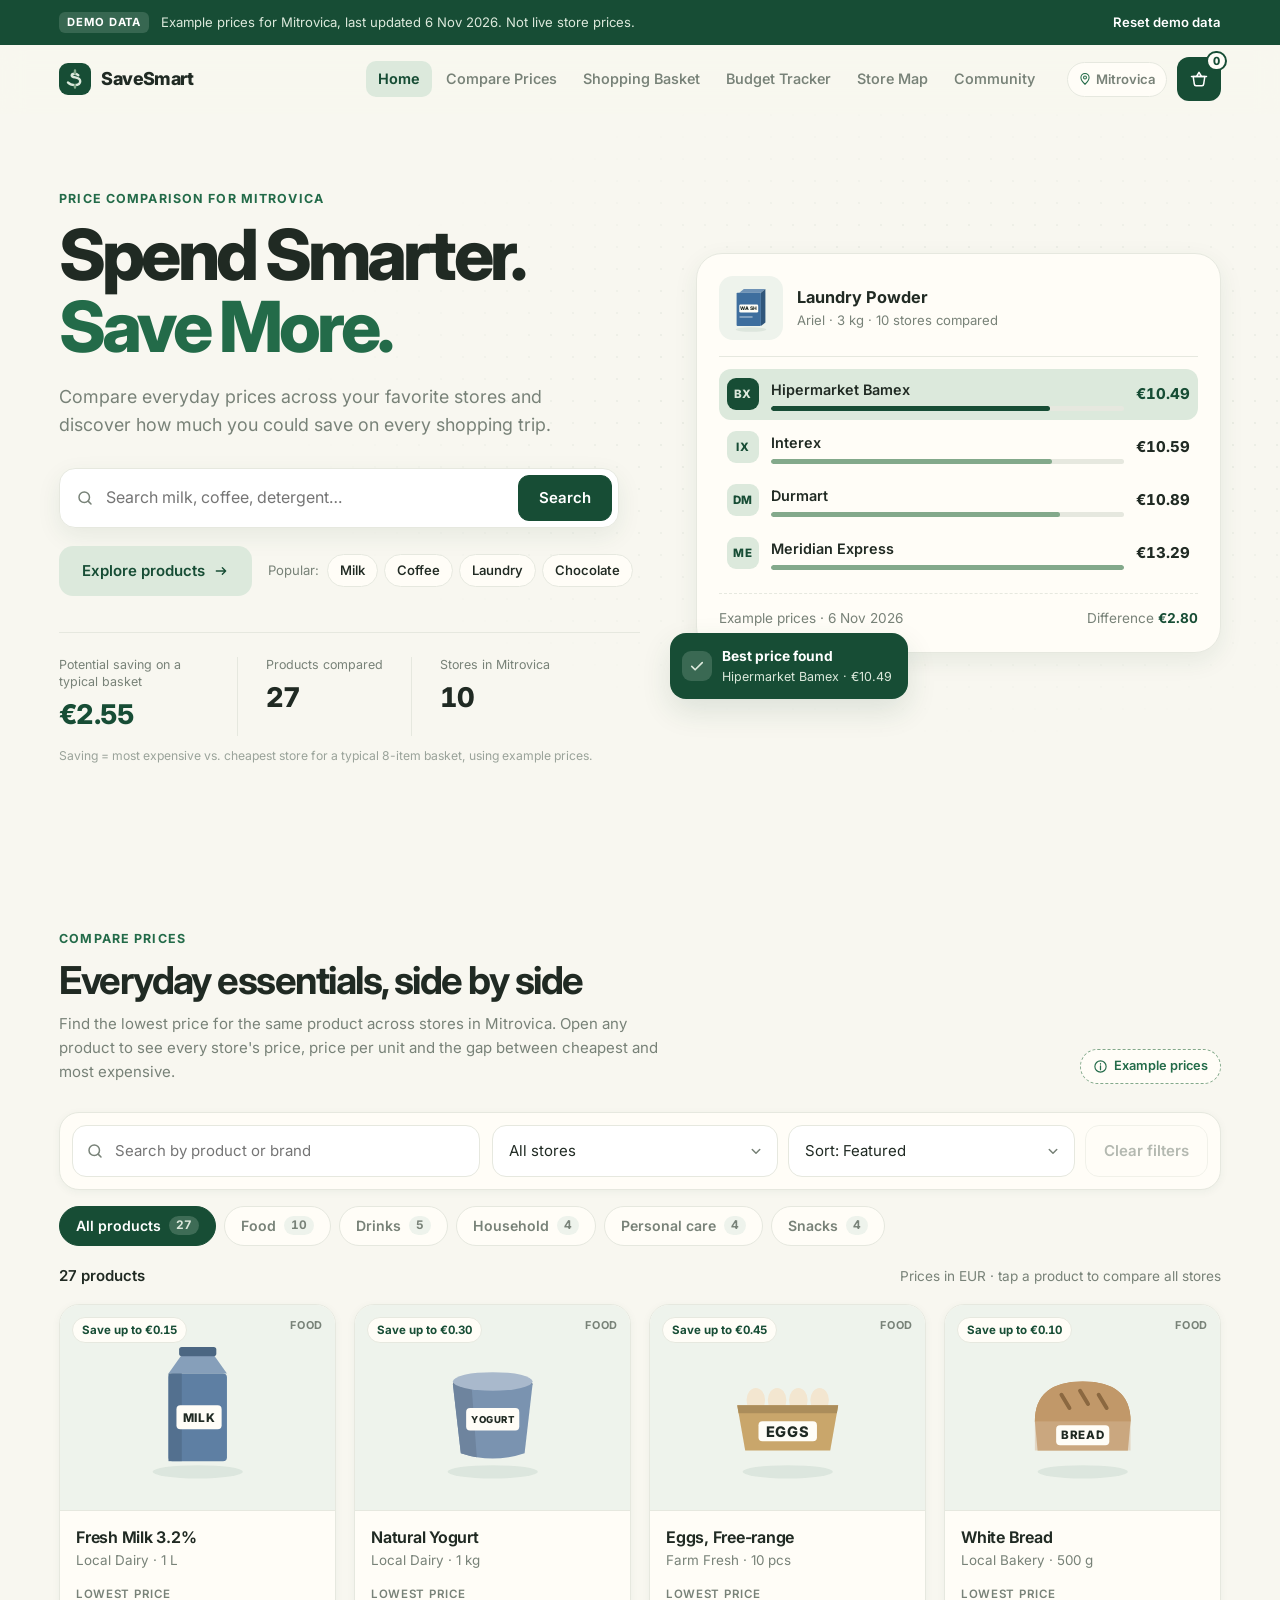
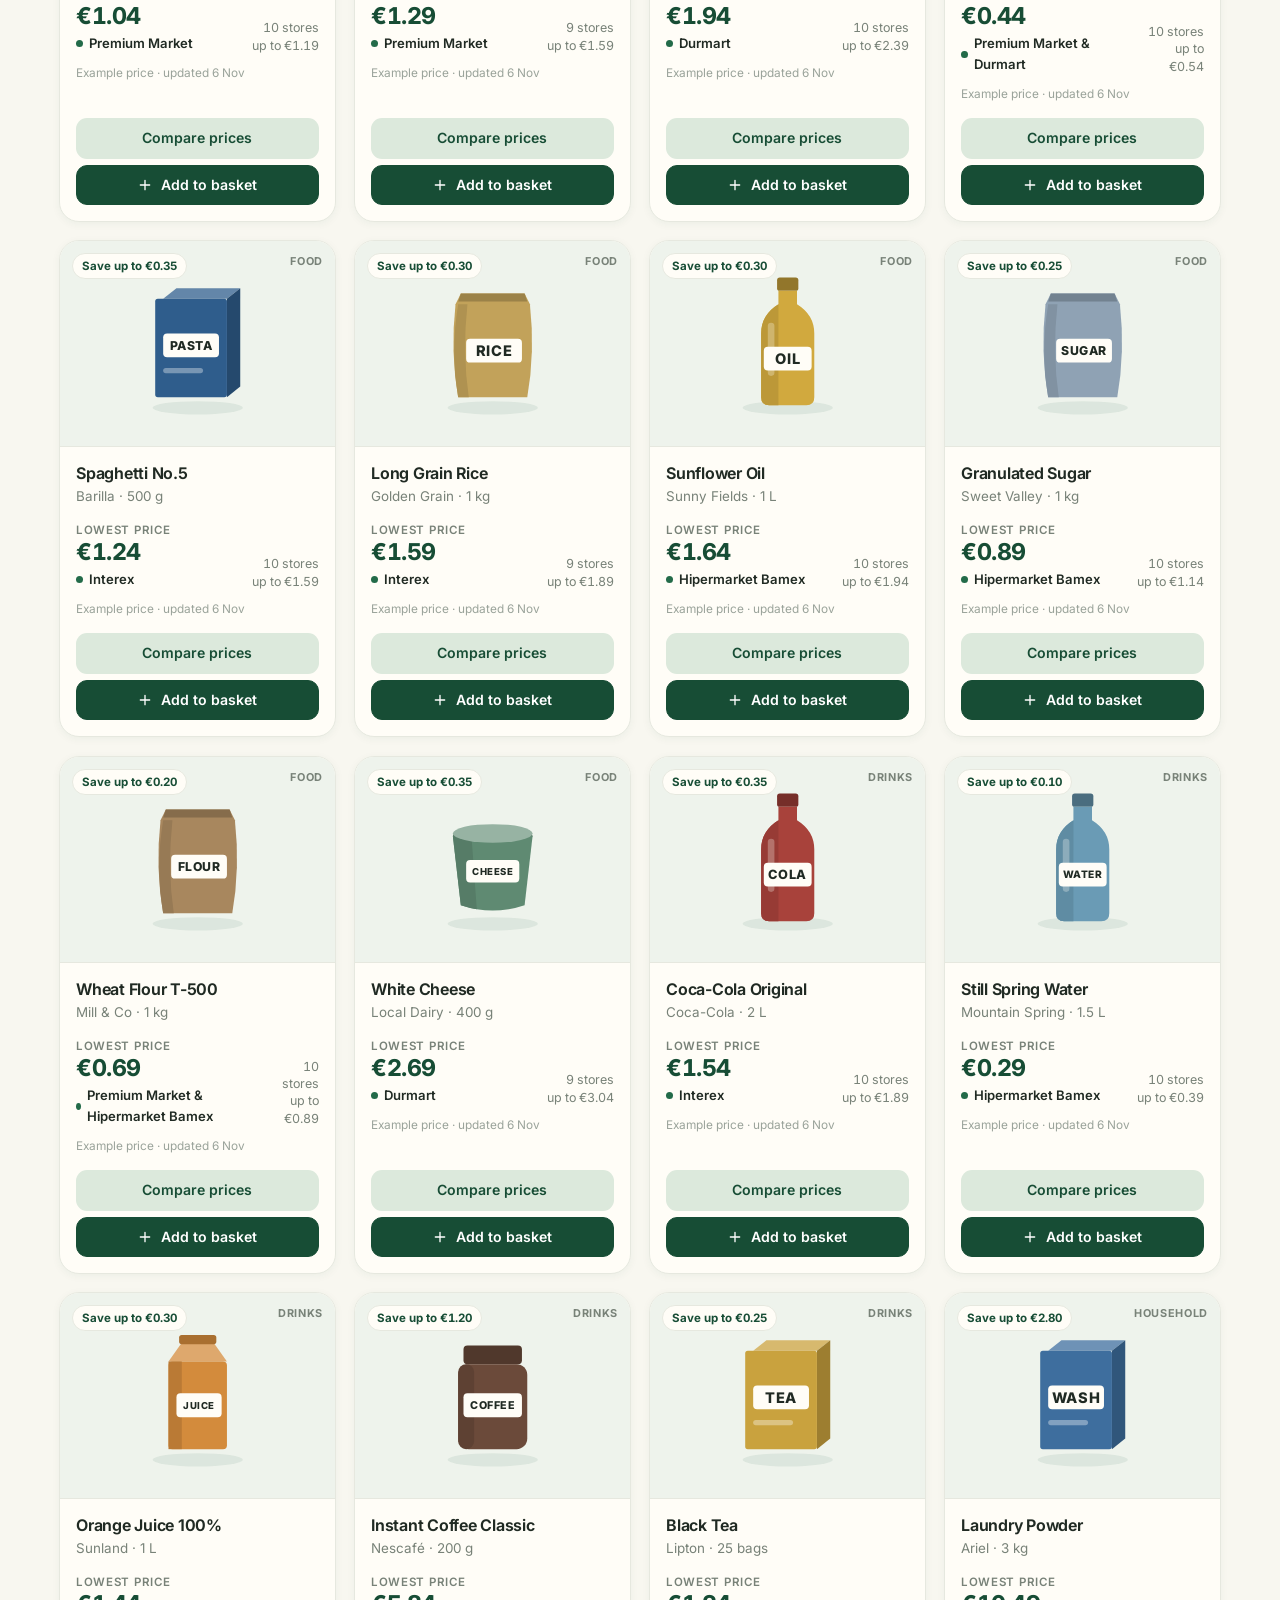
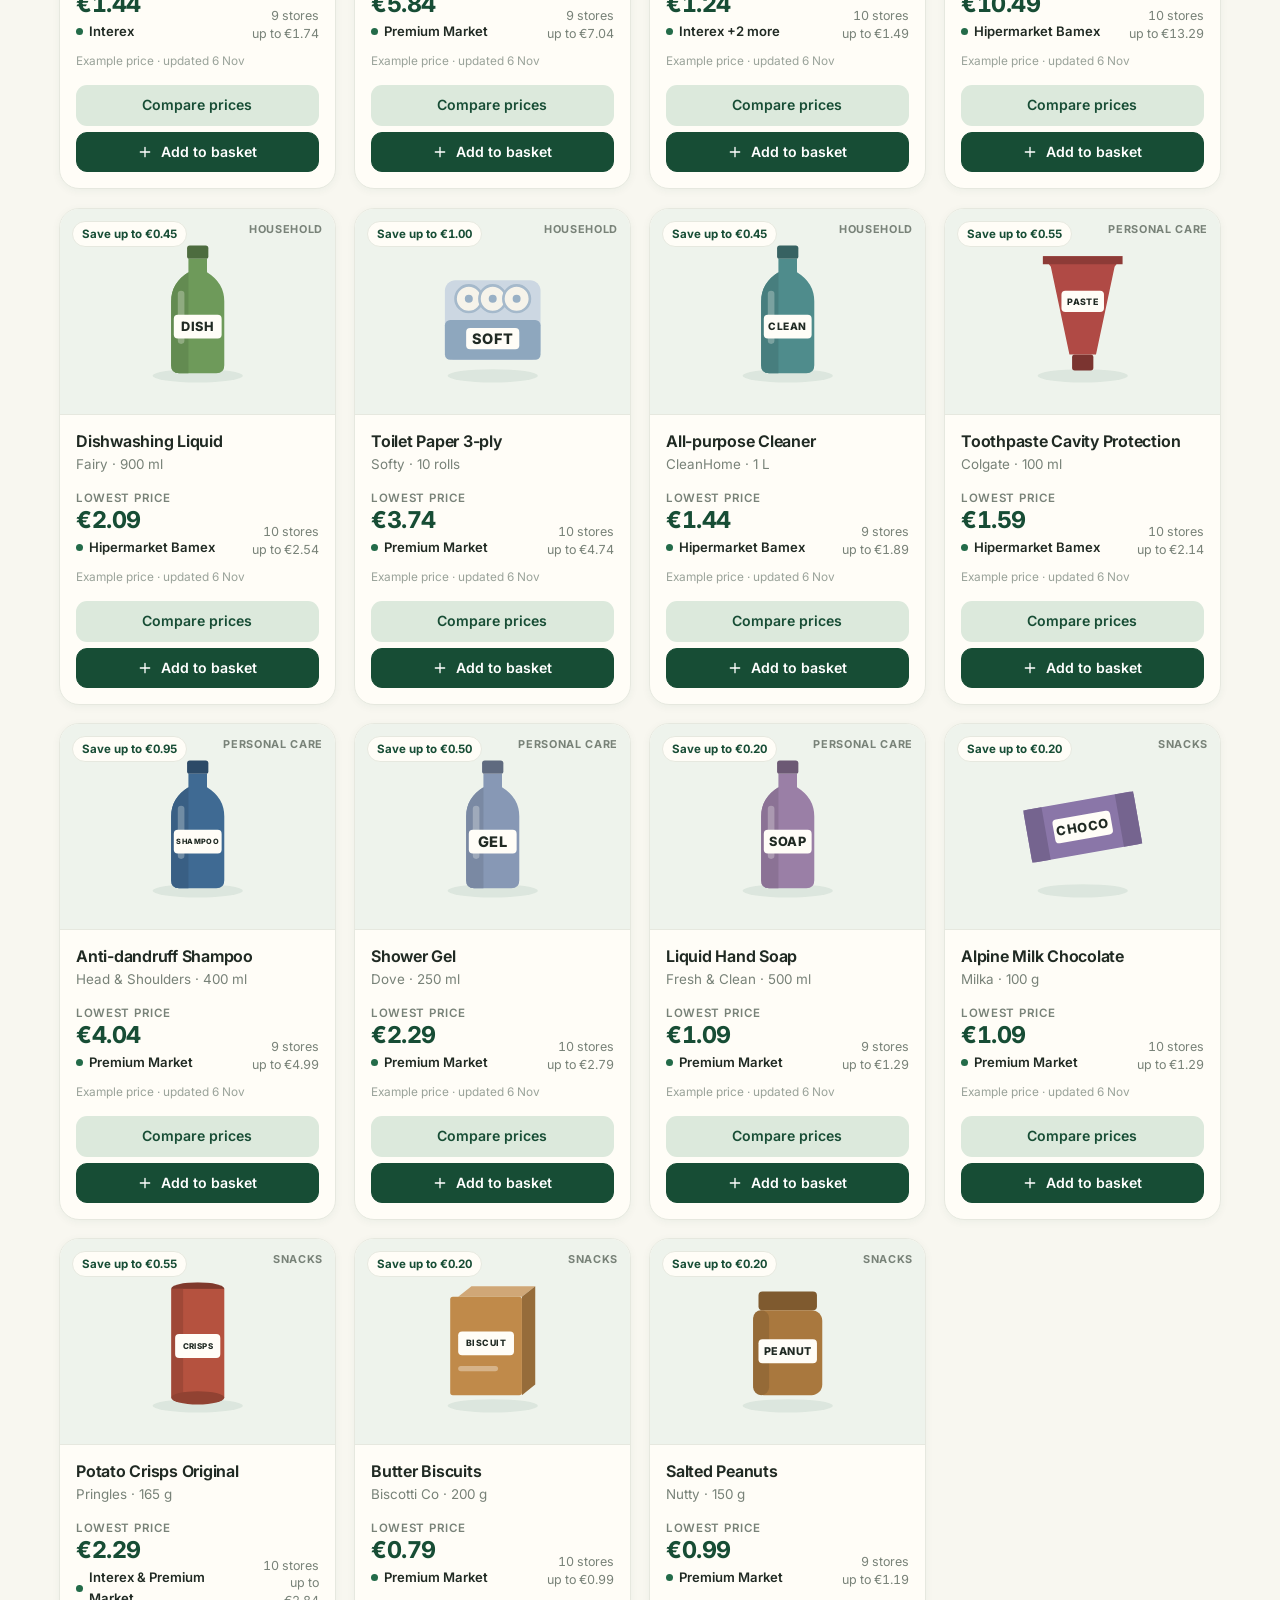
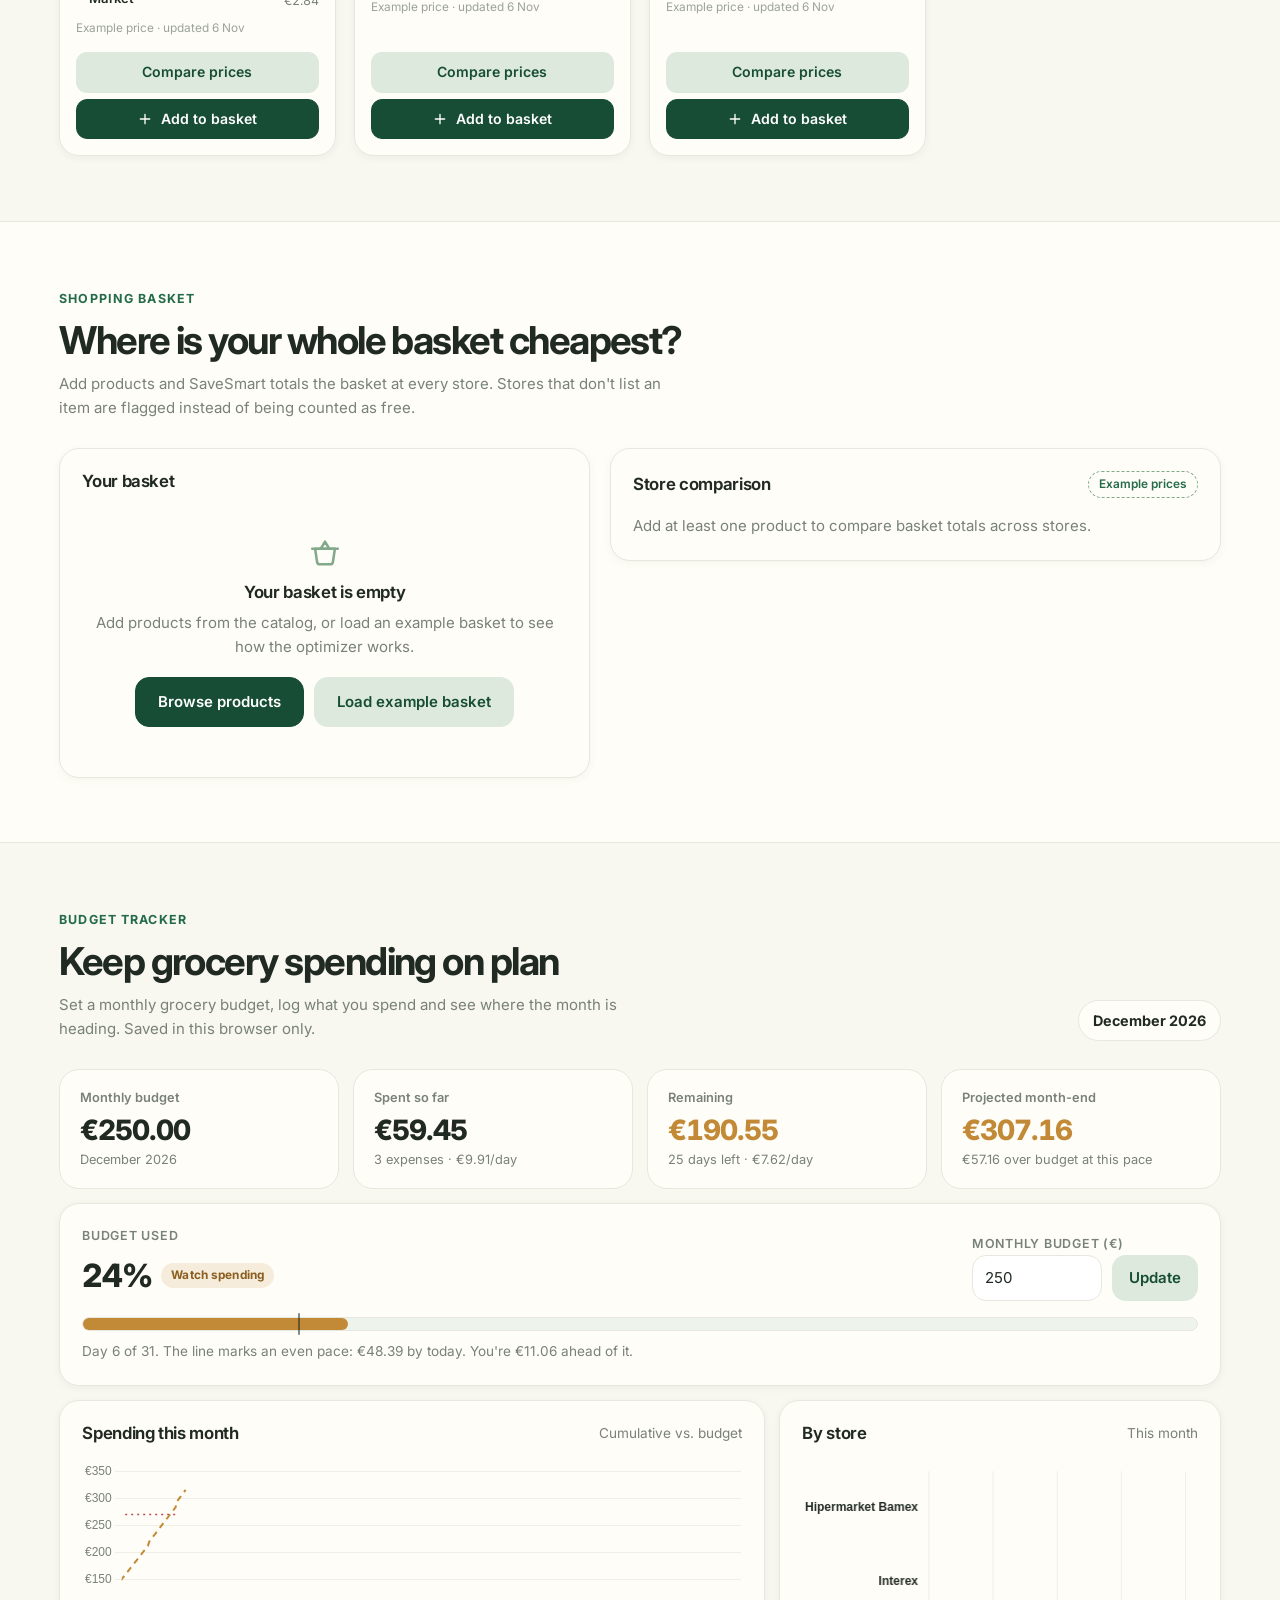
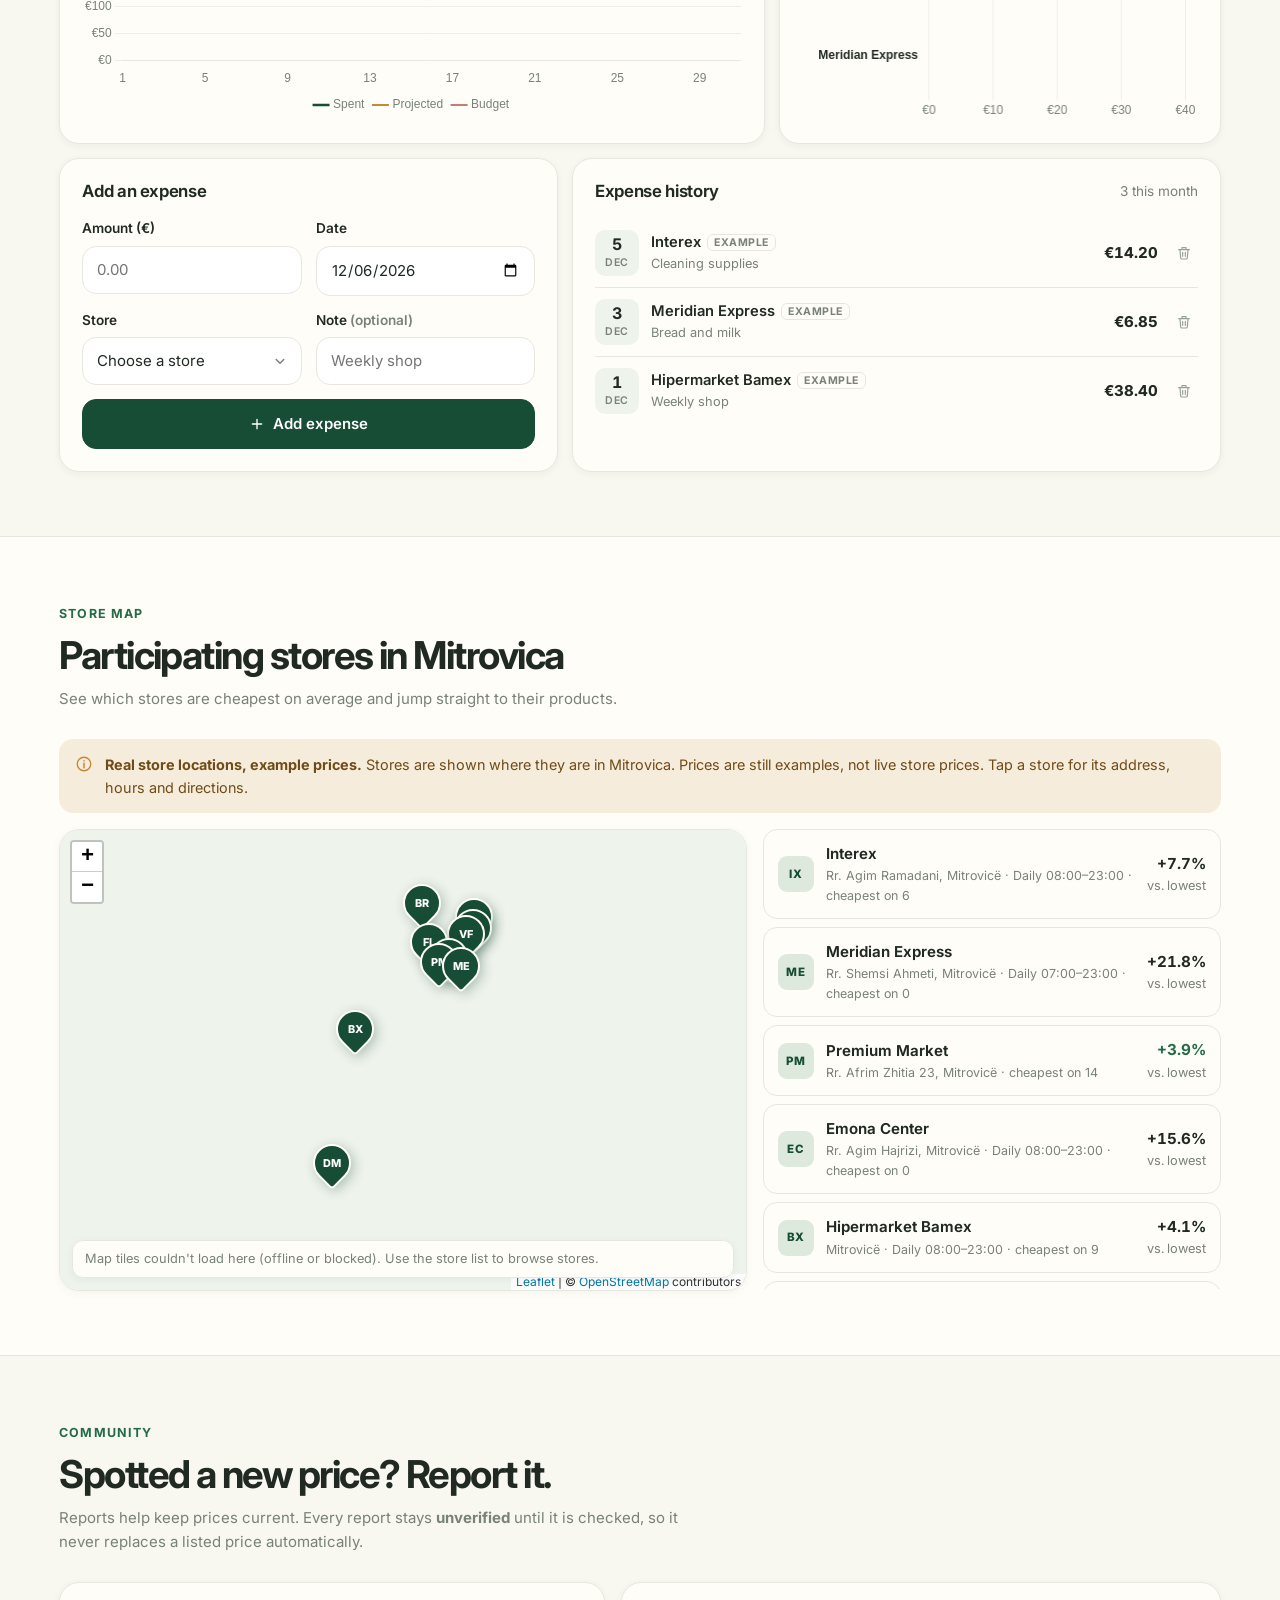
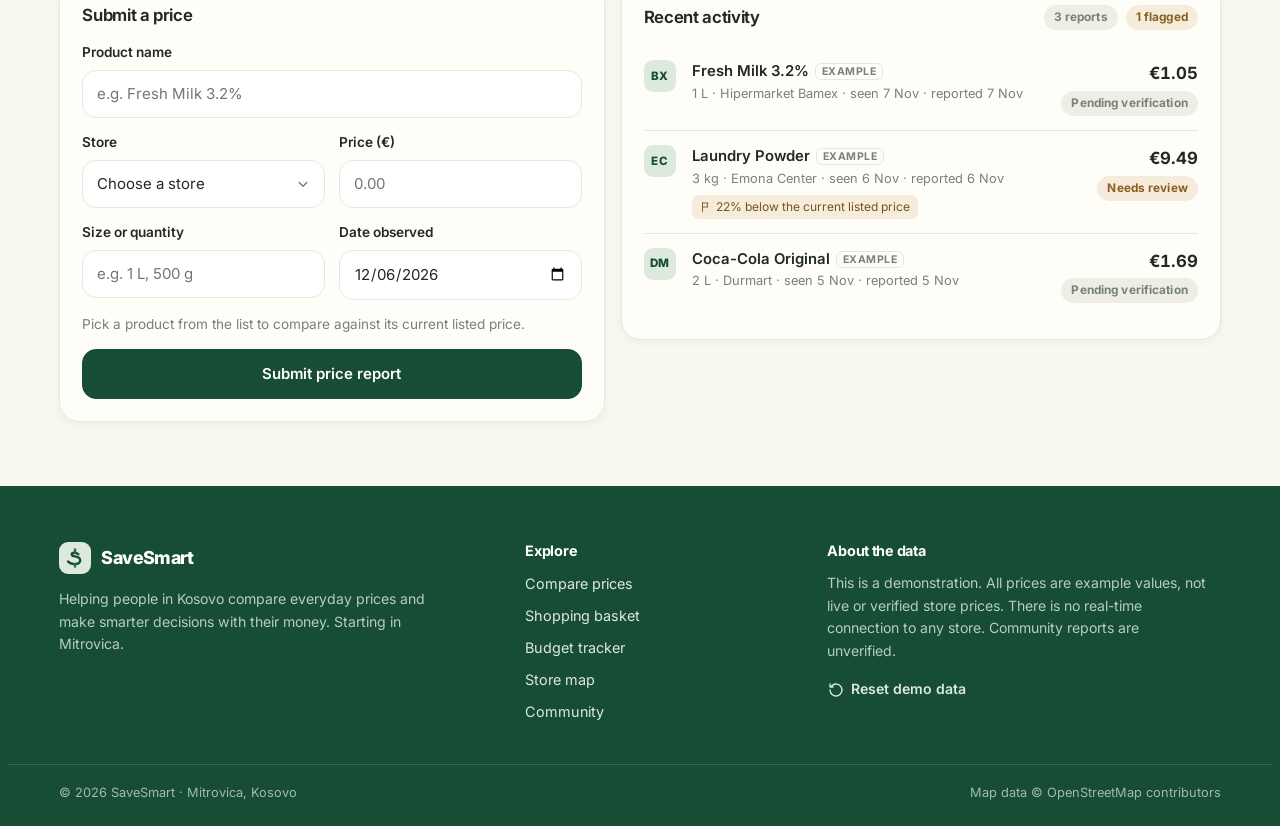
==== commit 7df835ba: "Remove city dropdown and show real Mitrovica store locations Pin all stores at their real addresses " ====
--- a/index.html
+++ b/index.html
@@ -326,15 +326,11 @@
           <h2 class="section-heading">Participating stores in Mitrovica</h2>
           <p class="section-description">See which stores are cheapest on average and jump straight to their products.</p>
         </div>
-        <label class="select-wrap city-select">
-          <span class="sr-only">City</span>
-          <select id="city-select" class="input-field"></select>
-        </label>
       </div>
 
       <div class="notice">
         <svg class="ico"><use href="#i-info"/></svg>
-        <p><strong>Store locations not yet verified.</strong> Markers are placeholders arranged around the city centre, not real store positions. Addresses will appear once confirmed.</p>
+        <p><strong>Real store locations, example prices.</strong> Stores are shown where they are in Mitrovica. Prices are still examples, not live store prices. Tap a store for its address, hours and directions.</p>
       </div>
 
       <div class="map-layout">
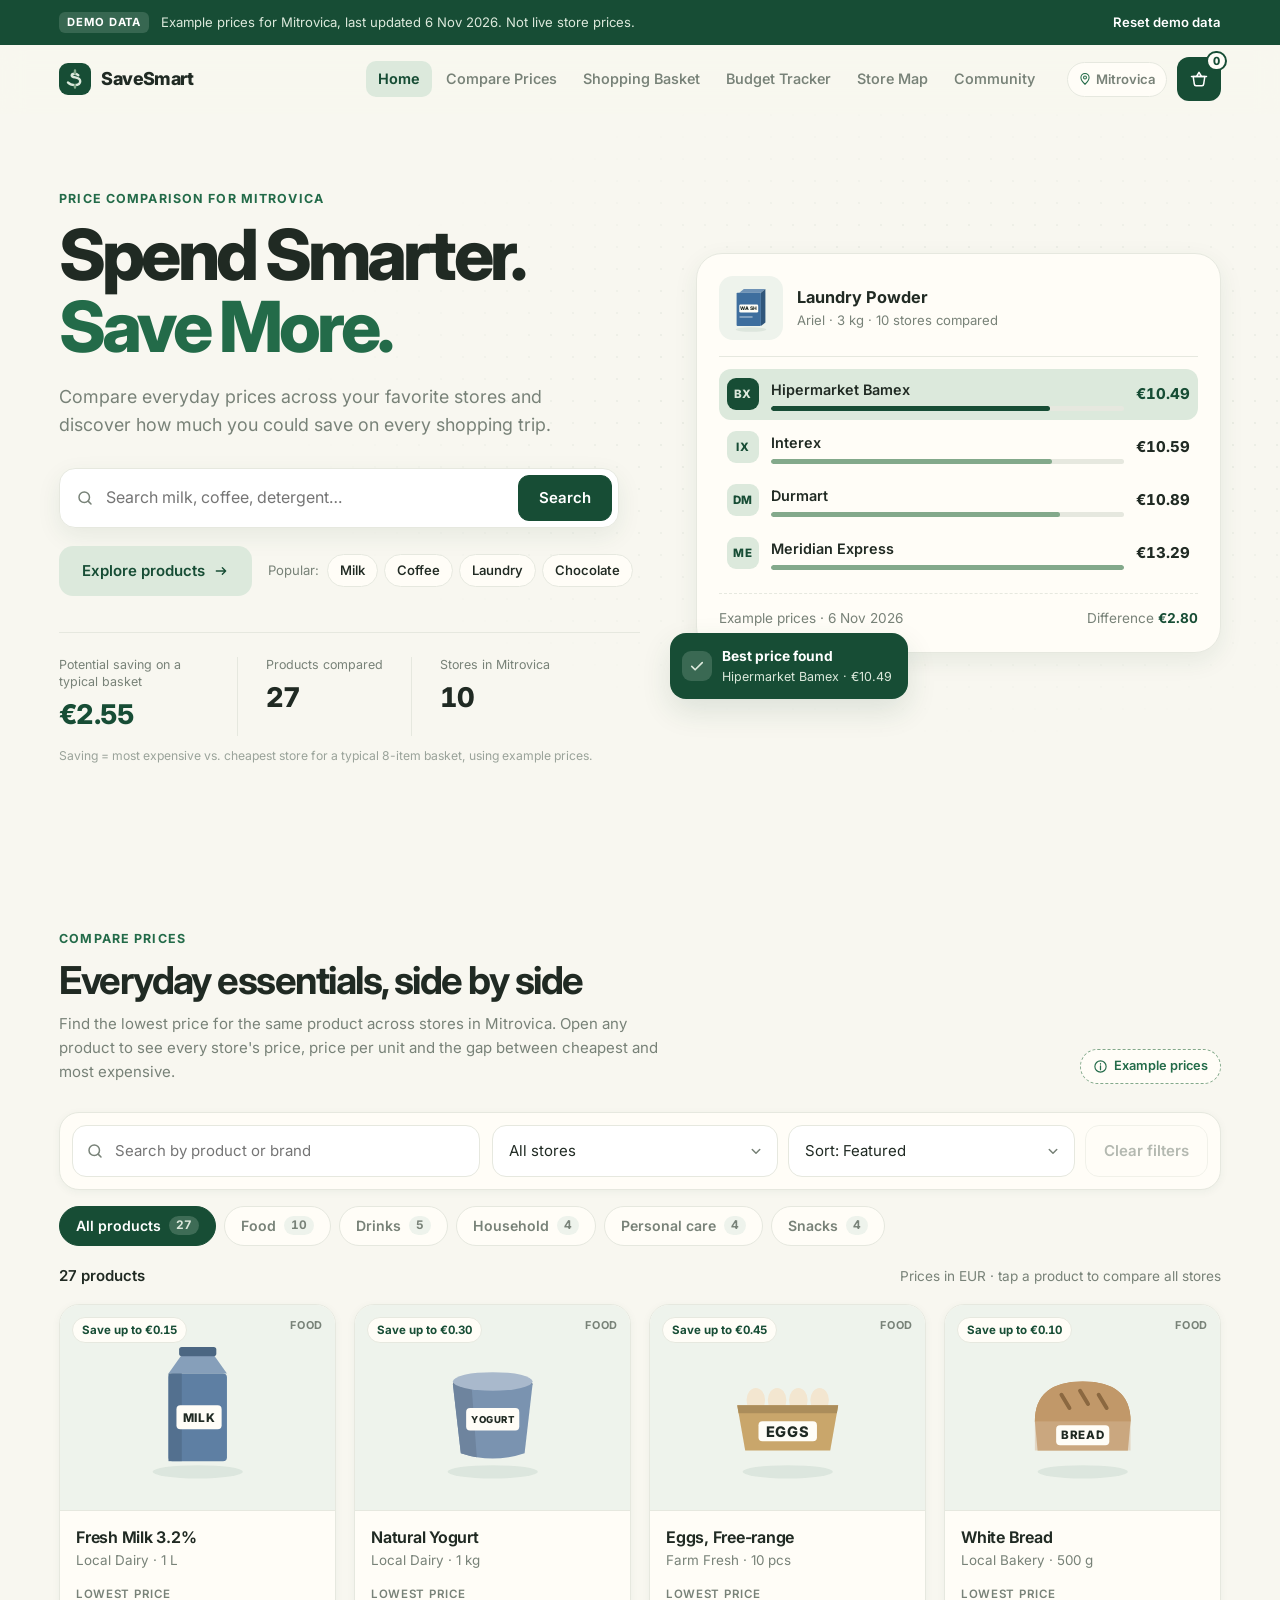
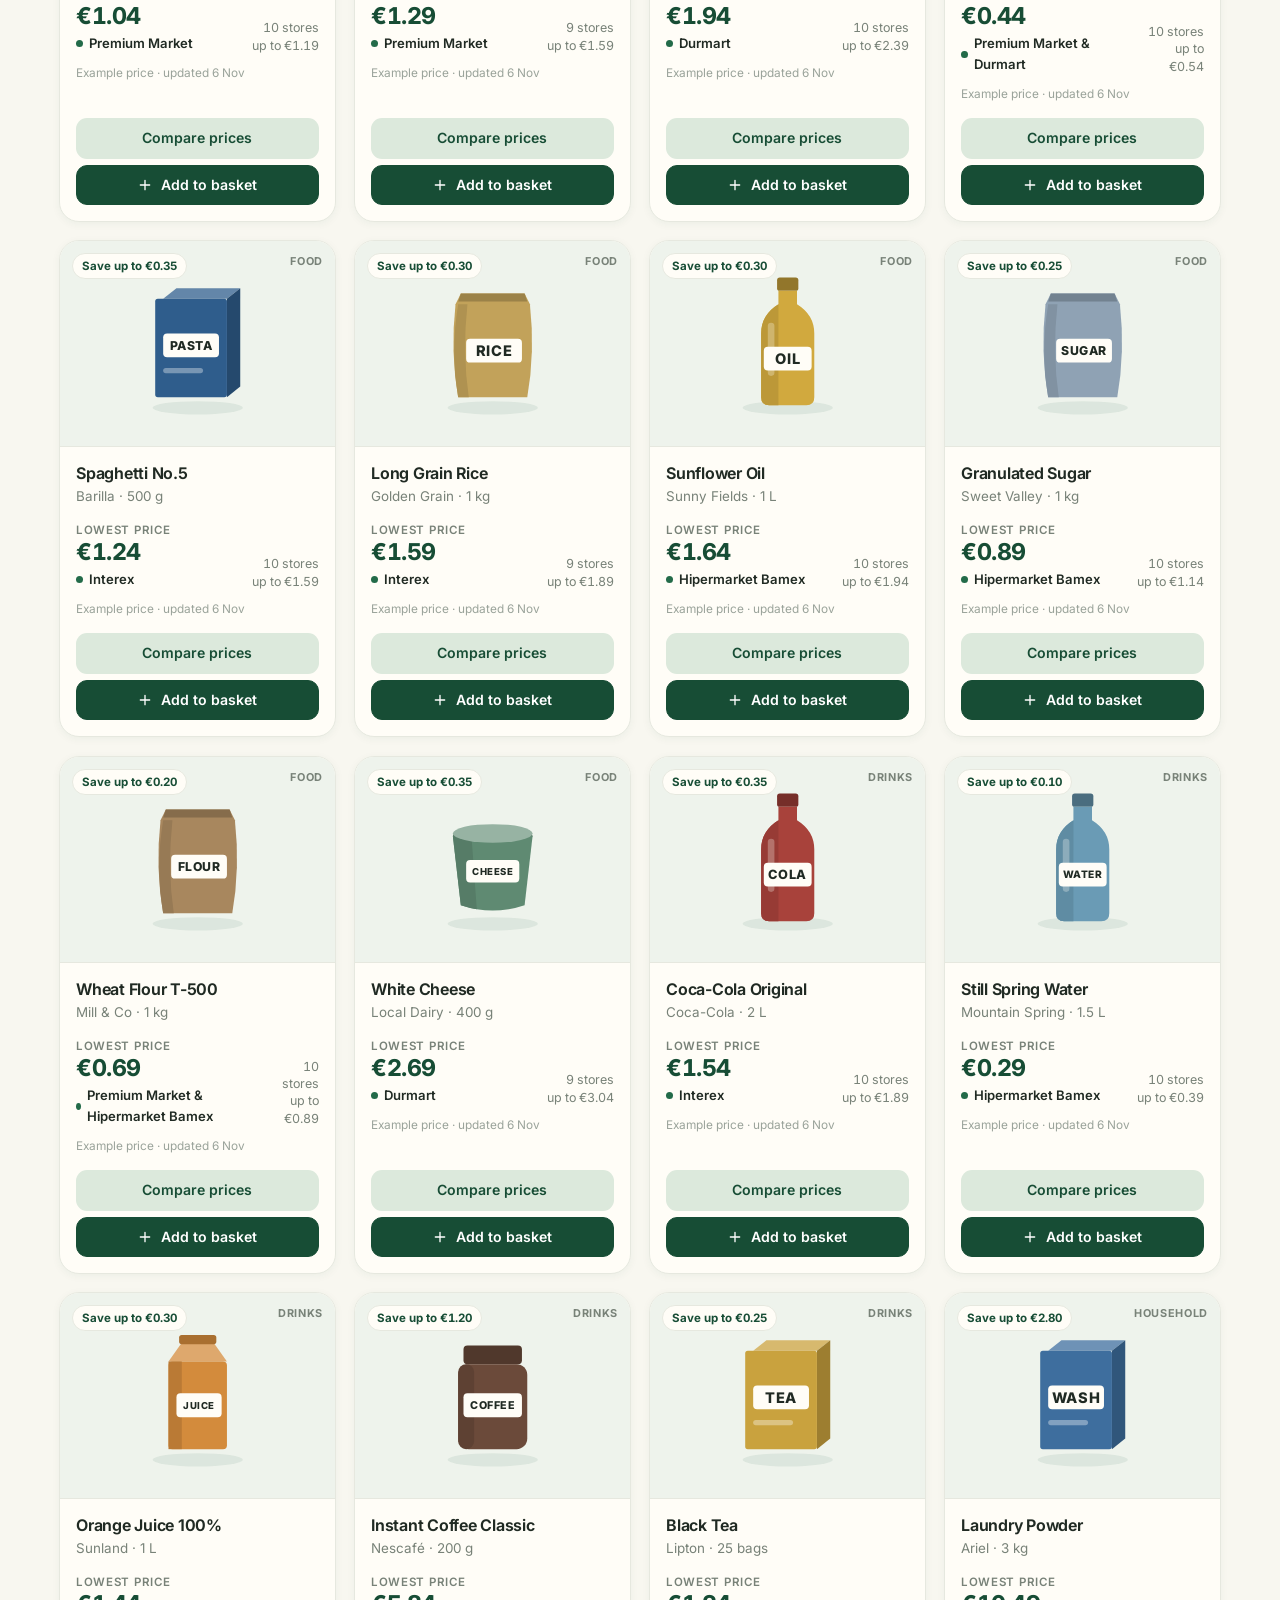
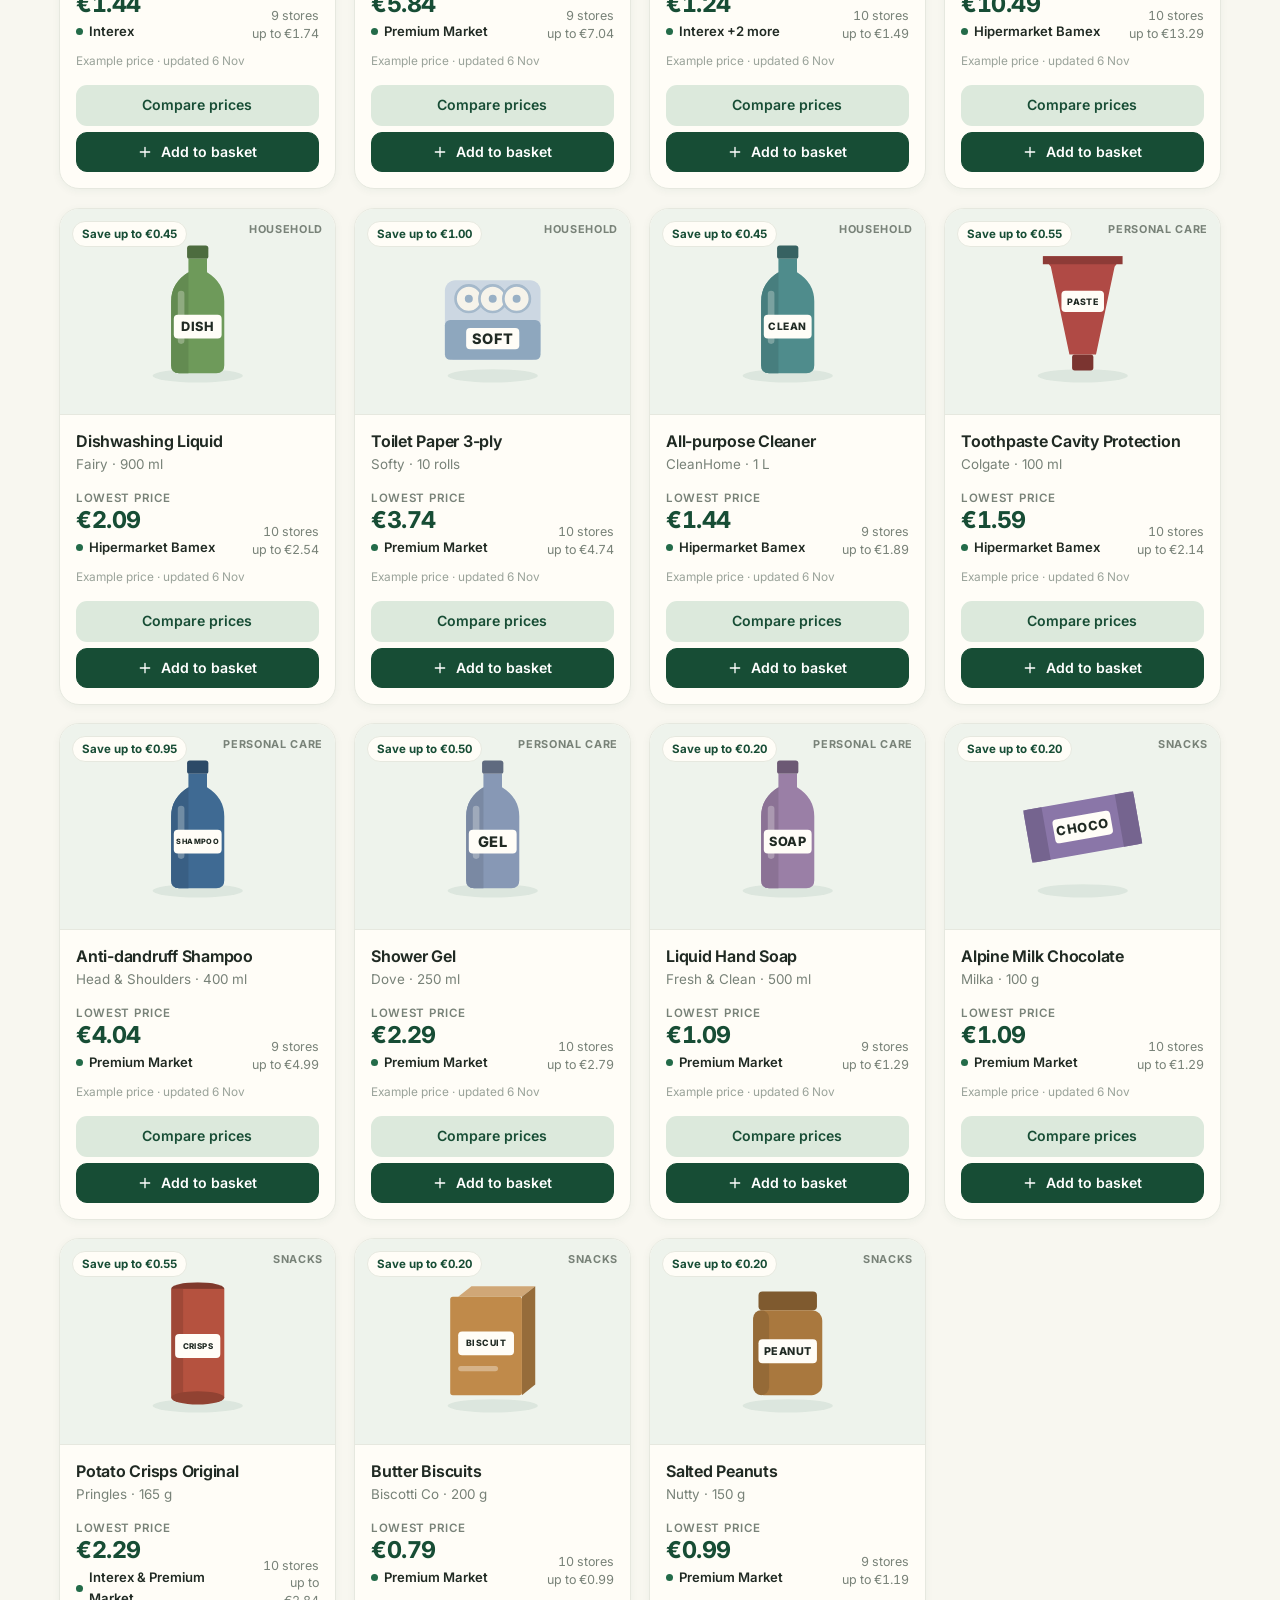
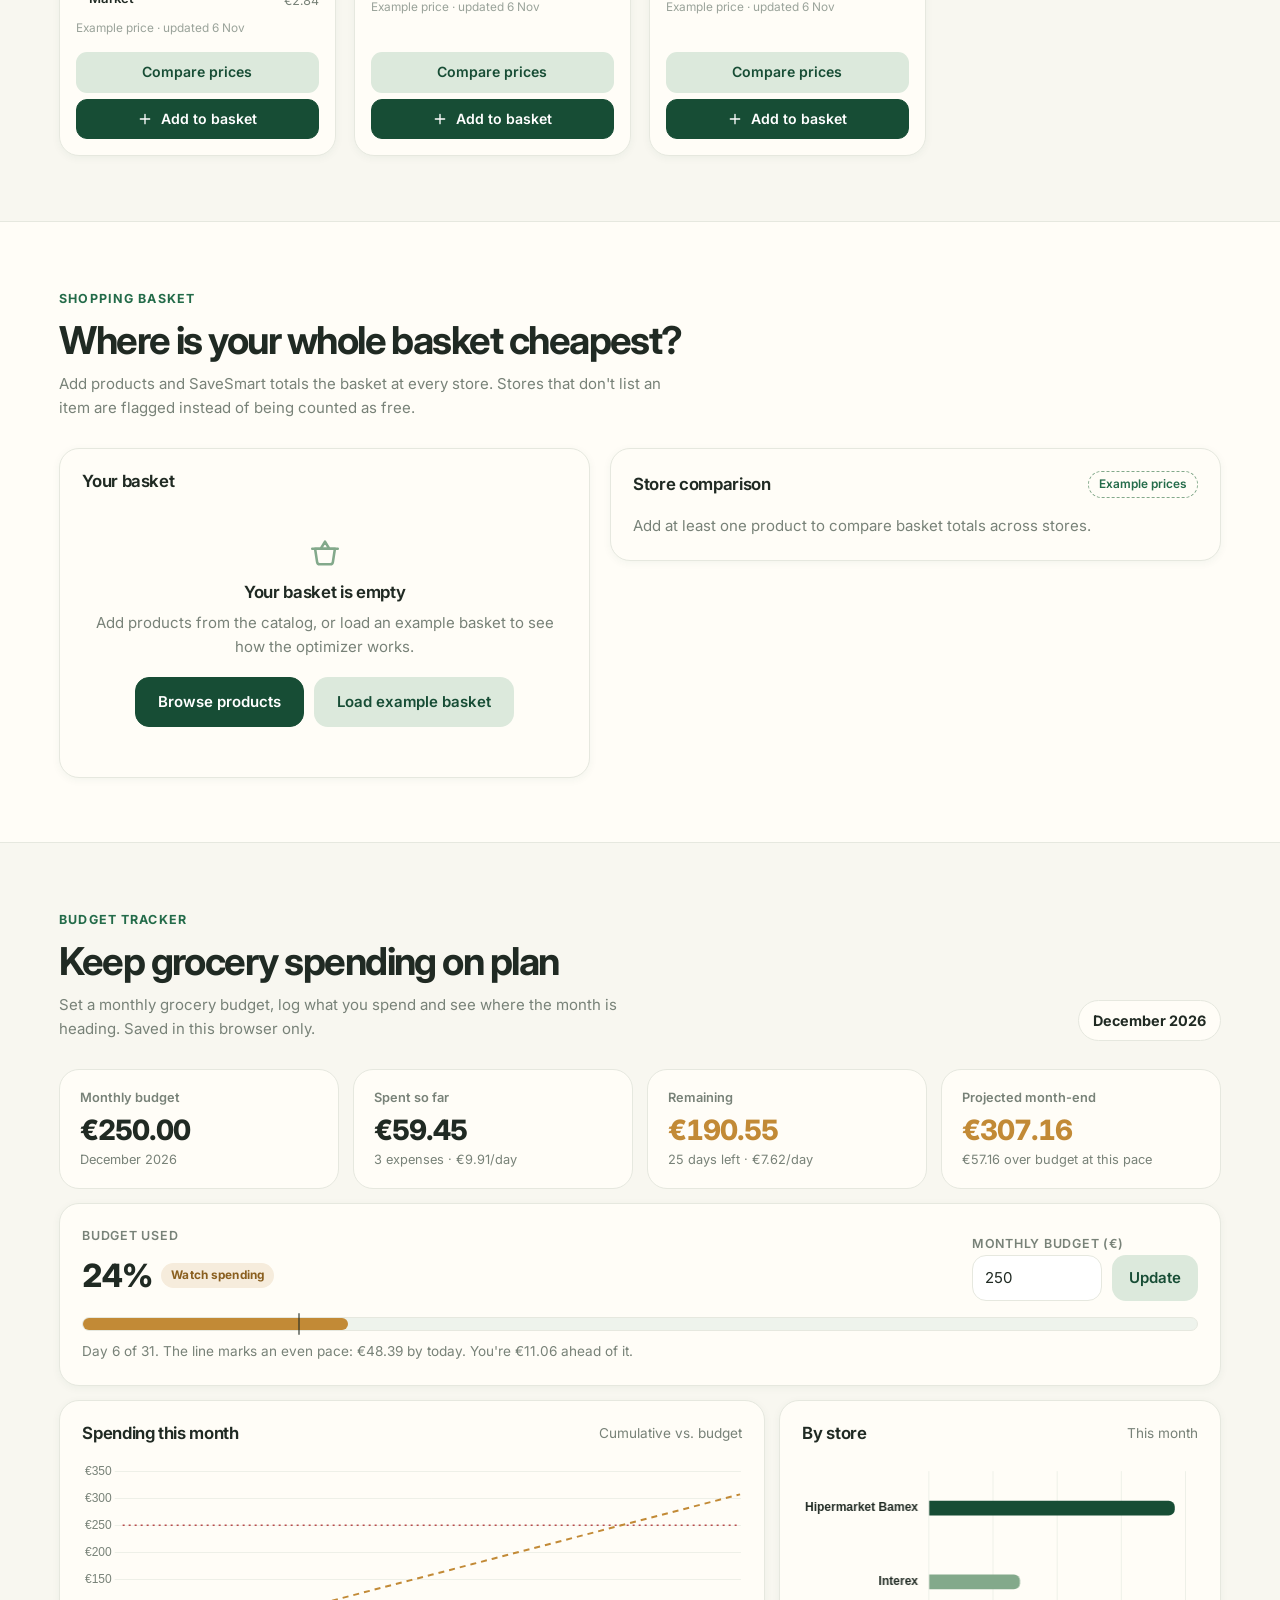
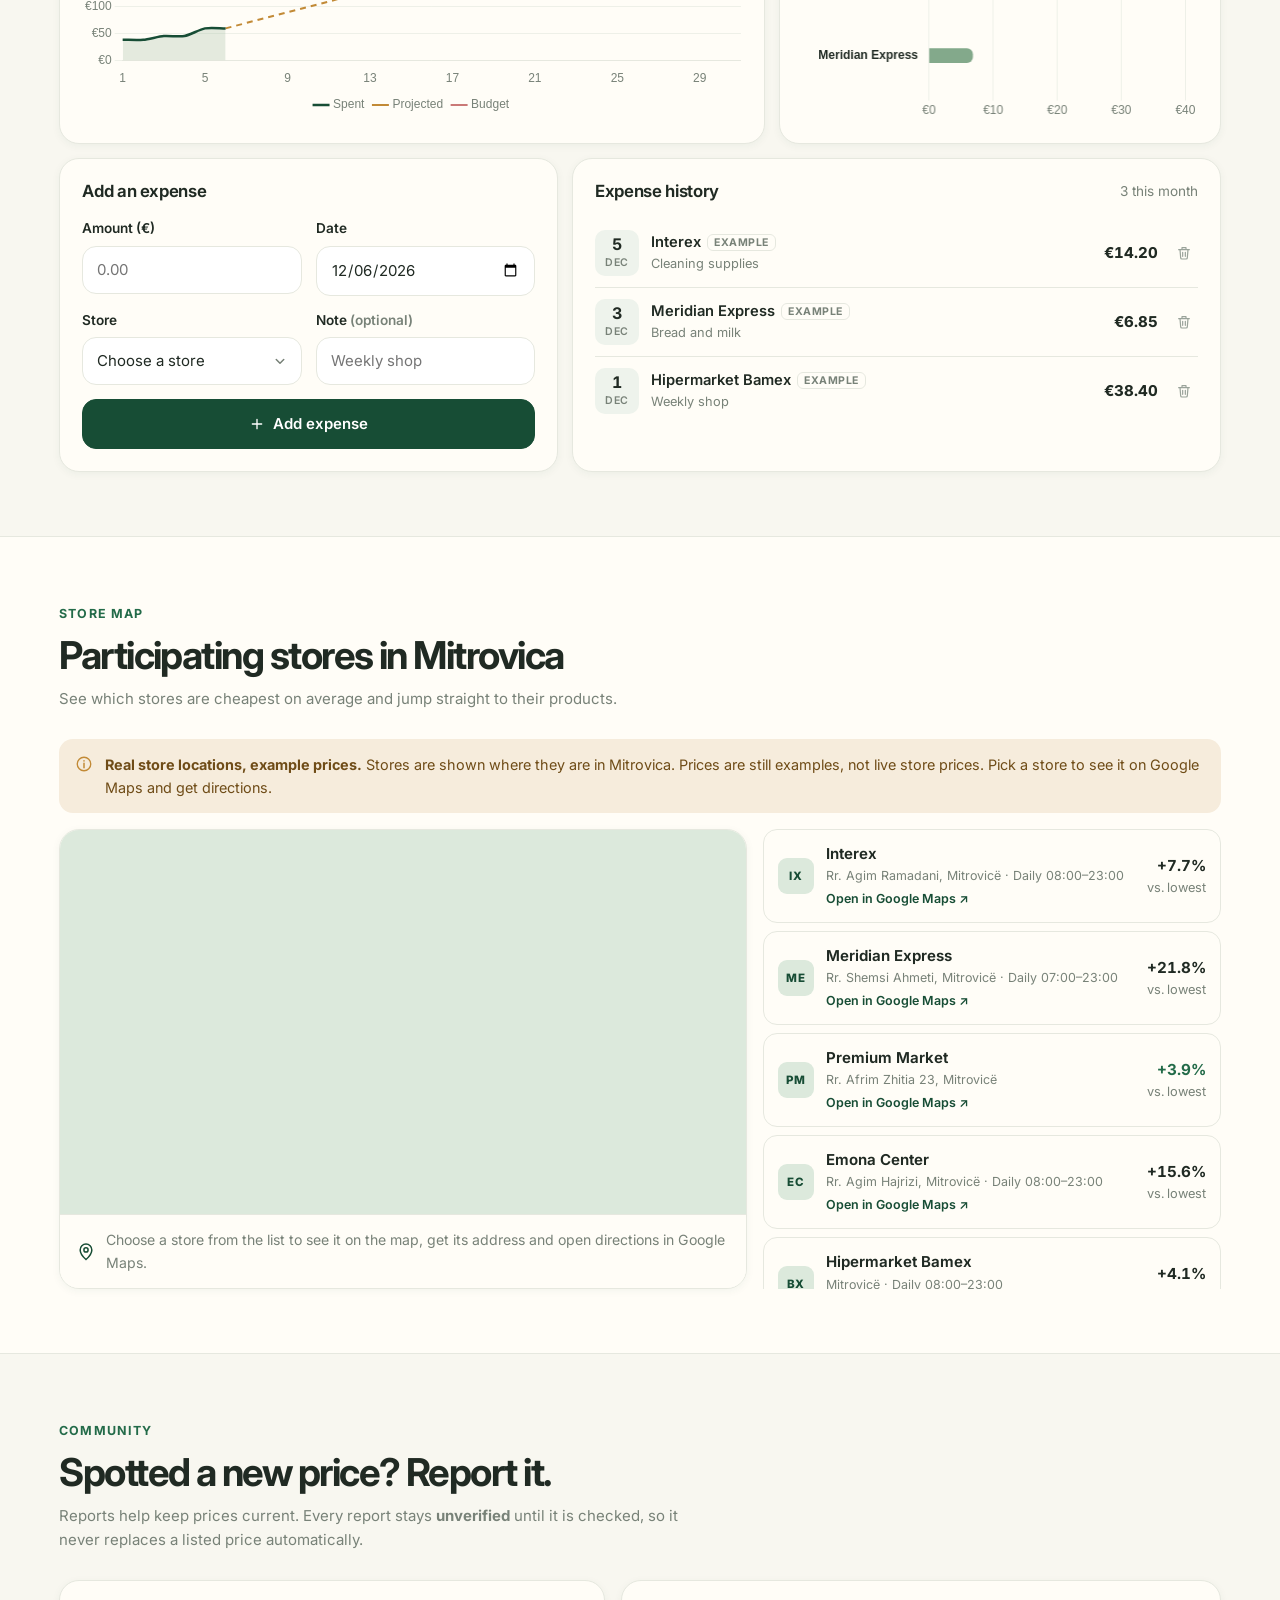
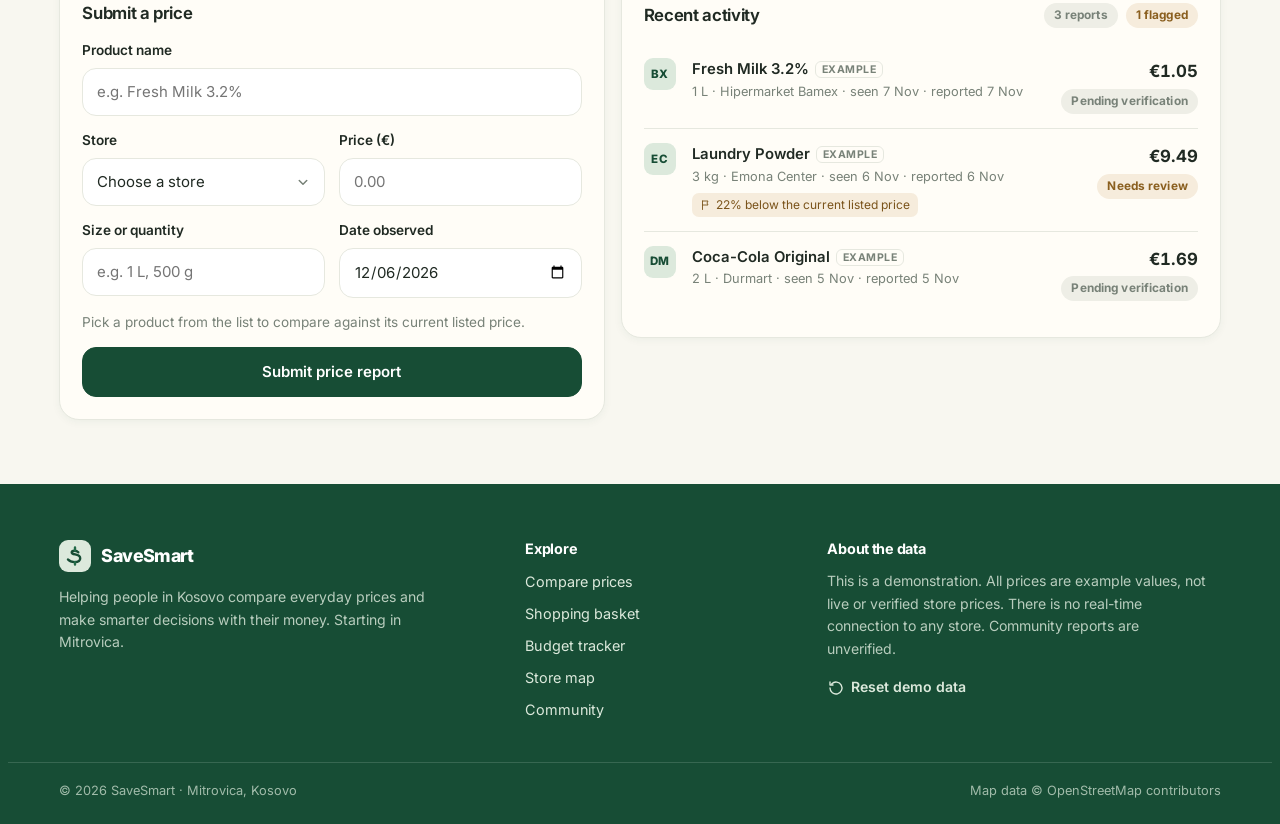
==== commit da8cc661: "Switch store map to Google Maps with links to each store Embed Google Maps instead of OpenStreetMap," ====
--- a/index.html
+++ b/index.html
@@ -9,7 +9,6 @@
   <link rel="preconnect" href="https://fonts.googleapis.com">
   <link rel="preconnect" href="https://fonts.gstatic.com" crossorigin>
   <link rel="stylesheet" href="https://fonts.googleapis.com/css2?family=Inter:wght@400;500;600;700;800&display=swap">
-  <link rel="stylesheet" href="vendor/leaflet/leaflet.css">
   <link rel="stylesheet" href="css/styles.css">
 </head>
 <body>
@@ -330,13 +329,13 @@
 
       <div class="notice">
         <svg class="ico"><use href="#i-info"/></svg>
-        <p><strong>Real store locations, example prices.</strong> Stores are shown where they are in Mitrovica. Prices are still examples, not live store prices. Tap a store for its address, hours and directions.</p>
+        <p><strong>Real store locations, example prices.</strong> Stores are shown where they are in Mitrovica. Prices are still examples, not live store prices. Pick a store to see it on Google Maps and get directions.</p>
       </div>
 
       <div class="map-layout">
         <div class="panel map-panel">
-          <div id="map" class="map" role="region" aria-label="Map of participating stores"></div>
-          <p class="map-fallback" id="map-fallback" hidden></p>
+          <iframe id="map-frame" class="map-frame" title="Google Map of supermarkets in Mitrovica" loading="lazy" referrerpolicy="no-referrer-when-downgrade" allowfullscreen></iframe>
+          <div class="map-details" id="map-details" aria-live="polite"></div>
         </div>
         <ul class="store-list" id="store-list"></ul>
       </div>
@@ -459,7 +458,6 @@
 
 <!-- Libraries (vendored, no CDN required) -->
 <script src="vendor/chart.umd.min.js"></script>
-<script src="vendor/leaflet/leaflet.js"></script>
 
 <!-- App -->
 <script src="js/data.js"></script>
--- a/css/styles.css
+++ b/css/styles.css
@@ -847,31 +847,22 @@
 .notice { display: flex; gap: 12px; align-items: flex-start; padding: 14px 16px; border-radius: var(--radius-md); background: var(--warning-light); color: #6f4c17; margin-bottom: 16px; font-size: 0.9rem; }
 .notice .ico { color: var(--warning); margin-top: 2px; }
 .map-layout { display: grid; grid-template-columns: minmax(0, 1.5fr) minmax(0, 1fr); gap: 16px; align-items: stretch; }
-.map-panel { padding: 0; overflow: hidden; position: relative; min-height: 460px; }
-.map { position: relative; z-index: 0; isolation: isolate; width: 100%; height: 100%; min-height: 460px; background: var(--sage-tint); }
-.map-fallback { position: absolute; left: 12px; right: 12px; bottom: 12px; z-index: 500; background: var(--surface); border: 1px solid var(--border); border-radius: 11px; padding: 8px 12px; font-size: 0.8rem; color: var(--text-secondary); box-shadow: var(--shadow-sm); }
-.leaflet-container { font-family: var(--font); }
-.leaflet-popup-content-wrapper { border-radius: var(--radius-md); box-shadow: var(--shadow-md); }
-.leaflet-popup-content { margin: 14px 16px; font-size: 0.88rem; line-height: 1.5; }
-.popup h4 { font-size: 1rem; margin-bottom: 4px; }
-.popup p { margin: 0 0 4px; }
-.popup .status-pill { margin-bottom: 8px; }
-.popup .btn-primary { width: 100%; margin-top: 8px; color: #fff; min-height: 38px; padding: 8px 12px; font-size: 0.86rem; }
-
-.store-marker { background: none; border: 0; }
-.store-marker__pin {
-  width: 38px; height: 38px;
-  display: grid; place-items: center;
-  border-radius: 50% 50% 50% 4px;
-  transform: rotate(-45deg);
-  background: var(--green-primary);
-  border: 2px solid var(--surface);
-  box-shadow: 0 4px 12px rgba(23, 77, 53, 0.3);
-  transition: transform 0.2s;
-}
-.store-marker__pin span { transform: rotate(45deg); color: #fff; font-size: 0.68rem; font-weight: 800; }
-.store-marker.is-active .store-marker__pin { background: var(--green-secondary); transform: rotate(-45deg) scale(1.15); }
-.map-center-label { background: var(--surface); border: 1px solid var(--border); border-radius: 8px; padding: 2px 8px; font-size: 0.72rem; font-weight: 600; color: var(--text-secondary); white-space: nowrap; box-shadow: var(--shadow-sm); }
+.map-panel { padding: 0; overflow: hidden; position: relative; min-height: 460px; display: flex; flex-direction: column; }
+.map-frame { display: block; width: 100%; flex: 1 1 auto; min-height: 340px; border: 0; background: var(--green-light); }
+.map-details { padding: 14px 16px; border-top: 1px solid var(--border); background: var(--surface); }
+.map-details__empty { display: flex; gap: 10px; align-items: center; color: var(--text-secondary); font-size: 0.88rem; }
+.map-details__empty p { margin: 0; }
+.map-details__empty .ico { width: 20px; height: 20px; flex: none; color: var(--green-primary); }
+.map-details__head { display: grid; grid-template-columns: 36px minmax(0, 1fr) auto; gap: 12px; align-items: center; }
+.map-details__head .store-badge { width: 36px; height: 36px; }
+.map-details__name { font-size: 1rem; margin: 0; }
+.map-details__meta { margin: 2px 0 0; font-size: 0.8rem; color: var(--text-secondary); }
+.map-details__close { background: none; border: 1px solid var(--border); border-radius: 999px; padding: 4px 12px; font: inherit; font-size: 0.78rem; font-weight: 600; color: var(--text-secondary); cursor: pointer; }
+.map-details__close:hover { border-color: var(--green-soft); color: var(--green-primary); }
+.map-details__stats { margin: 10px 0 12px; font-size: 0.84rem; }
+.map-details__actions { display: flex; flex-wrap: wrap; gap: 8px; }
+.map-details__actions > * { flex: 1 1 150px; min-height: 40px; padding: 8px 12px; font-size: 0.86rem; text-decoration: none; justify-content: center; }
+
 
 .store-list { list-style: none; margin: 0; padding: 0; display: grid; gap: 8px; max-height: 460px; overflow-y: auto; }
 .store-item {
@@ -886,6 +877,8 @@
 .store-item .store-badge { width: 36px; height: 36px; }
 .store-item__name { font-weight: 650; font-size: 0.94rem; }
 .store-item__meta { font-size: 0.78rem; color: var(--text-secondary); }
+.store-item__link { display: inline-block; margin-top: 3px; font-size: 0.78rem; font-weight: 600; color: var(--green-primary); text-decoration: none; }
+.store-item__link:hover { text-decoration: underline; }
 .store-item__index { text-align: right; font-size: 0.8rem; font-variant-numeric: tabular-nums; }
 .store-item__index b { display: block; font-size: 0.95rem; }
 .store-item__index.is-low b { color: var(--green-secondary); }
@@ -1034,7 +1027,8 @@
   .kpi__value { font-size: 1.35rem; }
   .form-grid { grid-template-columns: minmax(0, 1fr); }
   .store-list { grid-template-columns: minmax(0, 1fr); }
-  .map-panel, .map { min-height: 340px; }
+  .map-panel { min-height: 340px; }
+  .map-frame { min-height: 300px; }
   .modal { padding: 0; align-items: end; }
   .modal__dialog { border-radius: 22px 22px 0 0; padding: 22px 18px calc(22px + env(safe-area-inset-bottom, 0px)); max-height: 92vh; max-height: 92dvh; }
   .modal__dialog--sm { border-radius: 22px 22px 0 0; }
